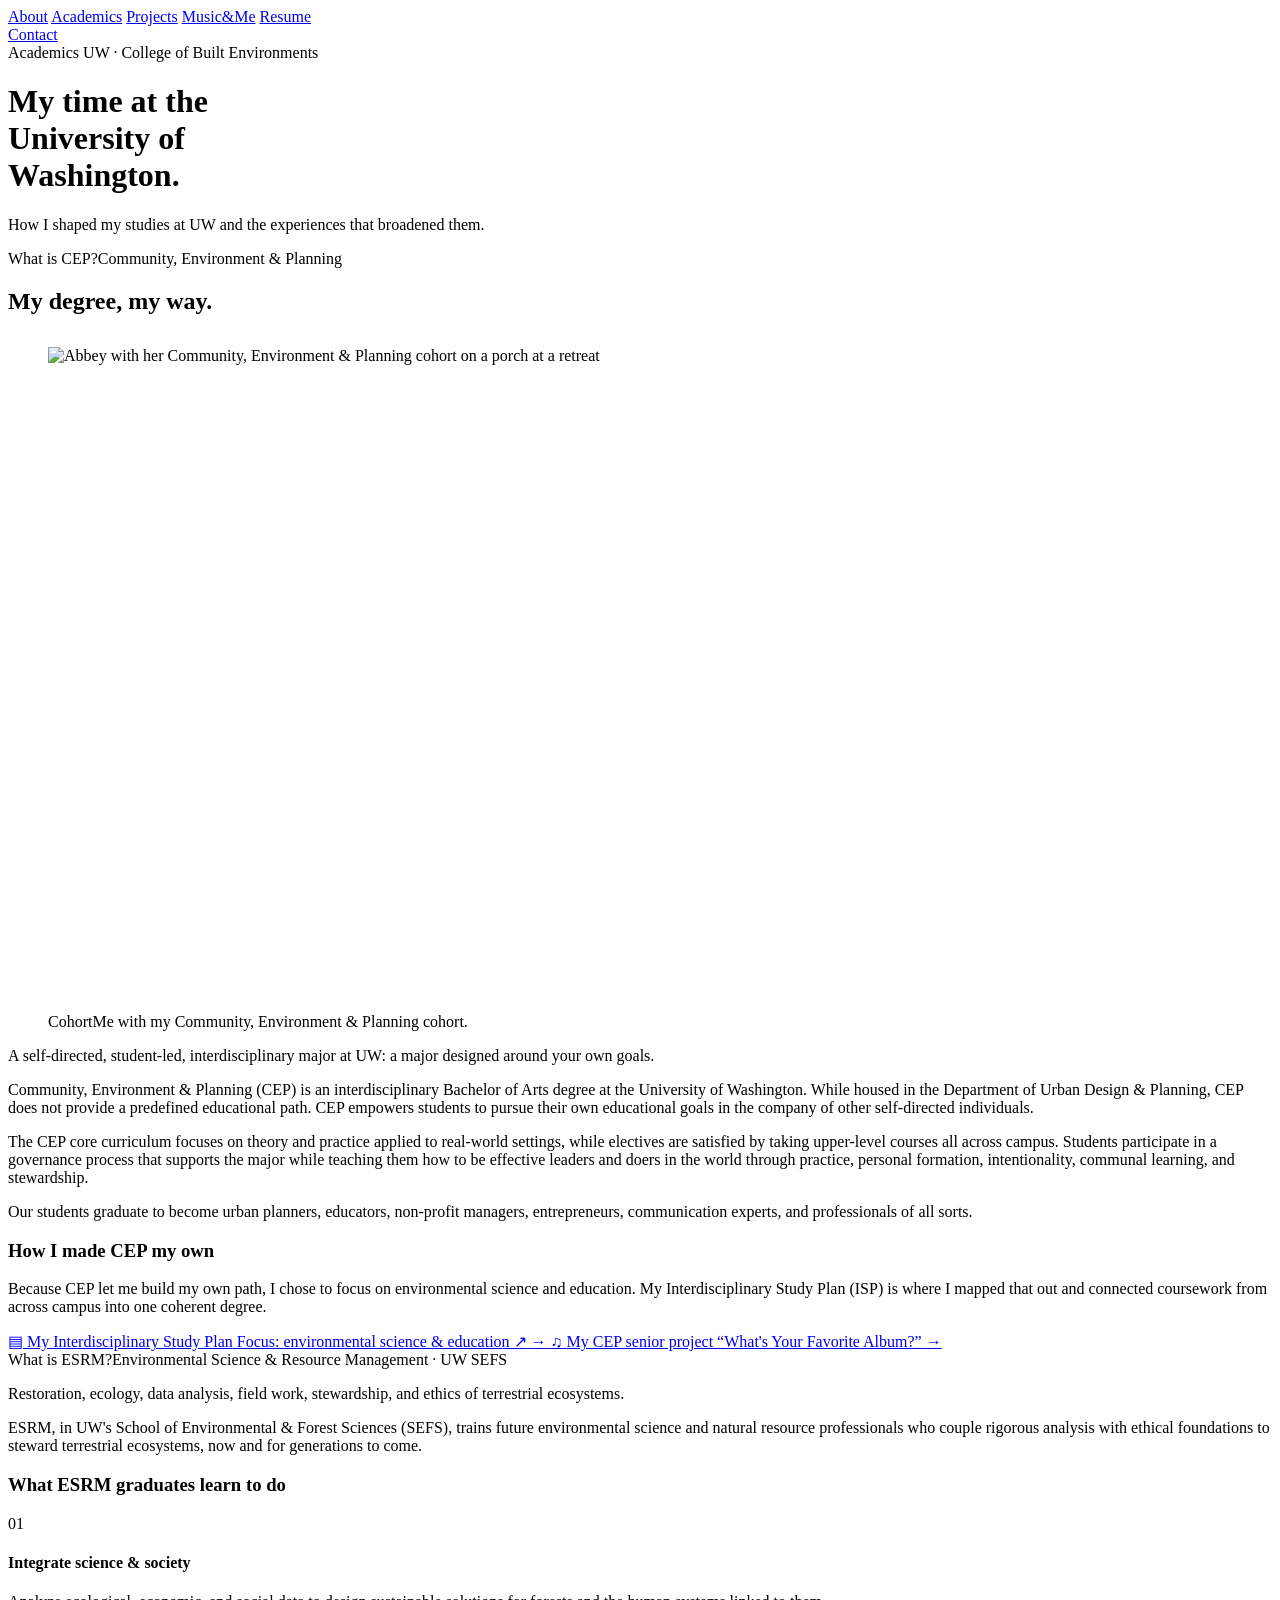
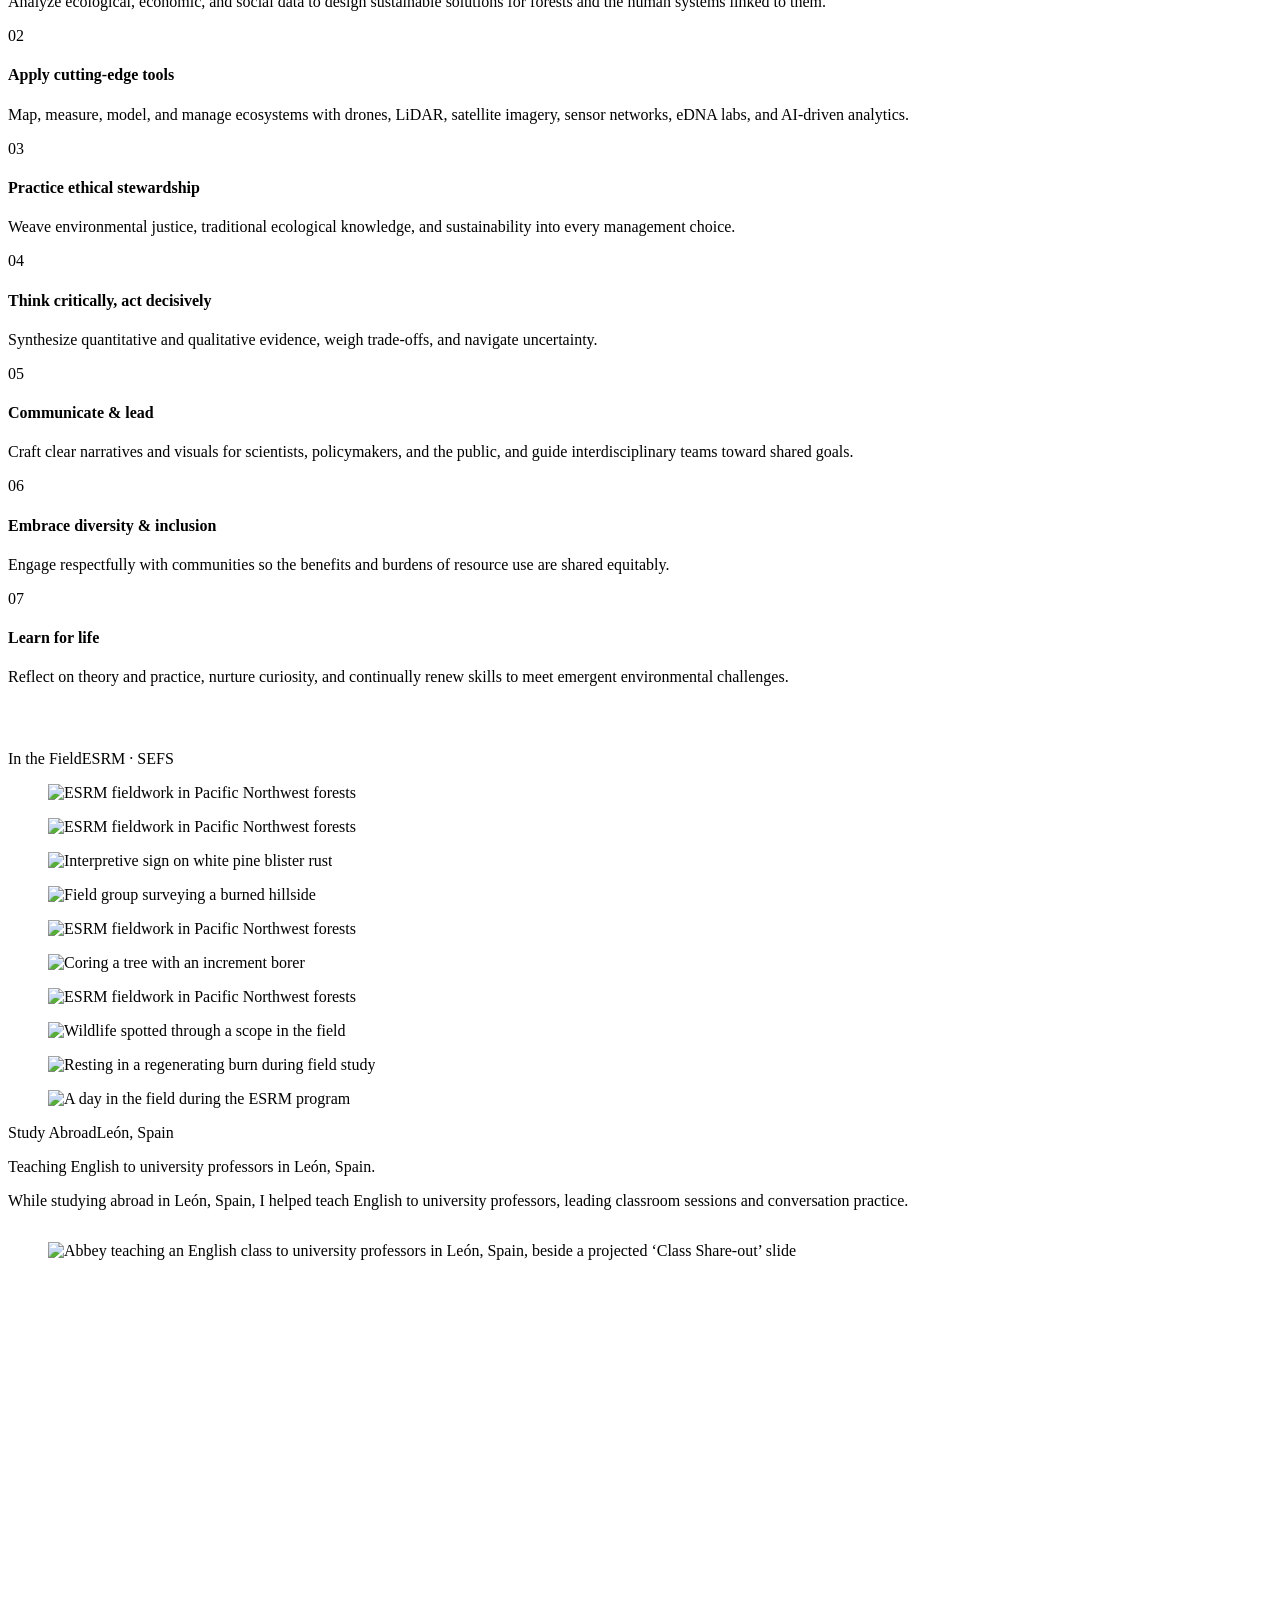
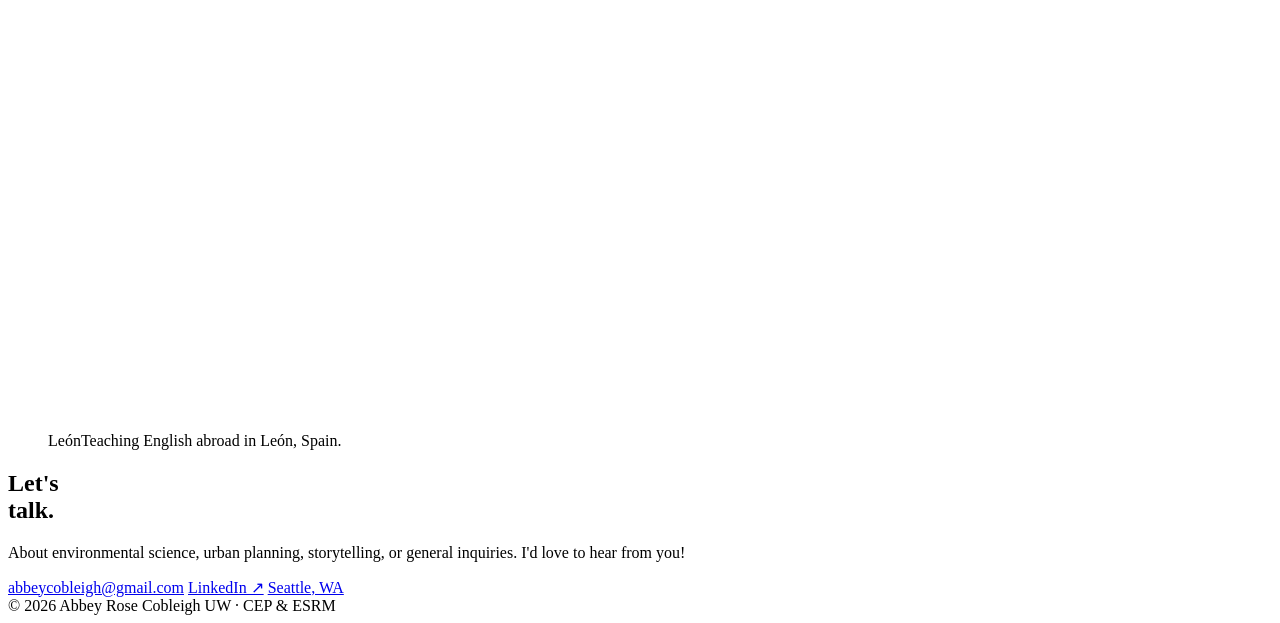
==== academics.html @ 4b6c8d2c "Add files via upload" ====
<!DOCTYPE html>
<html lang="en">
<head>
<meta charset="UTF-8" />
<meta name="viewport" content="width=device-width, initial-scale=1.0" />
<title>Academics — Abbey Cobleigh</title>
<meta name="description" content="What Community, Environment & Planning (CEP) is, how Abbey shaped her degree around environmental science and education, and her study abroad in León, Spain." />
<link rel="preconnect" href="https://fonts.googleapis.com" />
<link rel="preconnect" href="https://fonts.gstatic.com" crossorigin />
<link href="https://fonts.googleapis.com/css2?family=Bricolage+Grotesque:opsz,wght@12..96,400..800&family=Hanken+Grotesk:wght@400..700&display=swap" rel="stylesheet" />
<link rel="stylesheet" href="assets/bold.css" />
</head>
<body>

<!-- NAV -->
<nav class="nav">
  <div class="nav-inner">
    <div class="nav-links">
      <a href="index.html">About</a>
      <a href="academics.html">Academics</a>
      <a href="projects.html">Projects</a>
      <a href="album.html">Music<span>&amp;Me</span></a>
      <a href="resume.html">Resume</a>
    </div>
    <a href="index.html#contact" class="nav-cart">Contact</a>
  </div>
</nav>

<!-- HEADER -->
<header class="page-head" data-screen-label="Academics — Header">
  <div class="page-meta">
    <span>Academics</span>
    <span class="muted">UW · College of Built Environments</span>
  </div>
  <h1 class="page-title sm">My time at the<br />University of<br />Washington.</h1>
  <p class="page-sub">How I shaped my studies at UW and the experiences that broadened them.</p>
</header>

<!-- WHAT IS CEP -->
<section class="band" data-screen-label="Academics — CEP">
  <div class="band-inner">
    <div class="eyebrow reveal"><span>What is CEP?</span><span>Community, Environment &amp; Planning</span></div>
    <h2 class="sec-title reveal">My degree, my way.</h2>

    <figure class="media-figure reveal" style="margin-top: clamp(20px,3vw,32px);">
      <div class="frame" style="aspect-ratio: 16/9;"><img src="assets/album/cohort.jpg" alt="Abbey with her Community, Environment & Planning cohort on a porch at a retreat" loading="lazy" style="width:100%;height:100%;object-fit:cover;display:block;" /></div>
      <figcaption><span class="lbl">Cohort</span><span>Me with my Community, Environment &amp; Planning cohort.</span></figcaption>
    </figure>

    <div class="two-col">
      <p class="col-lead reveal">A self-directed, student-led, interdisciplinary major at UW: a major designed around your own goals.</p>
      <div class="col-body reveal" data-delay="100">
        <p>
          Community, Environment &amp; Planning (CEP) is an interdisciplinary Bachelor of
          Arts degree at the University of Washington. While housed in the Department of
          Urban Design &amp; Planning, CEP does not provide a predefined educational path.
          CEP empowers students to pursue their own educational goals in the company of
          other self-directed individuals.
        </p>
        <p>
          The CEP core curriculum focuses on theory and practice applied to real-world
          settings, while electives are satisfied by taking upper-level courses all across
          campus. Students participate in a governance process that supports the major
          while teaching them how to be effective leaders and doers in the world through
          practice, personal formation, intentionality, communal learning, and stewardship.
        </p>
        <p>
          Our students graduate to become urban planners, educators, non-profit managers,
          entrepreneurs, communication experts, and professionals of all sorts.
        </p>
      </div>
    </div>

    <div class="cep-mine reveal" data-delay="160">
      <h3 class="cep-mine-h">How I made CEP my own</h3>
      <p>
        Because CEP let me build my own path, I chose to focus on environmental science and
        education. My Interdisciplinary Study Plan (ISP) is where I mapped that out and
        connected coursework from across campus into one coherent degree.
      </p>
    </div>

    <div class="resource-grid">
      <a class="resource-card reveal" href="https://docs.google.com/document/d/1JCdAQ0Ud75RWjaFWJ6acTdfbNXYpBm3a-Zlx8zr7zs0/edit?usp=sharing" target="_blank" rel="noopener">
        <span class="r-ico">▤</span>
        <span>
          <span class="r-title">My Interdisciplinary Study Plan</span>
          <span class="r-sub">Focus: environmental science &amp; education ↗</span>
        </span>
        <span class="r-arrow">→</span>
      </a>
      <a class="resource-card reveal" data-delay="100" href="album.html">
        <span class="r-ico">♫</span>
        <span>
          <span class="r-title">My CEP senior project</span>
          <span class="r-sub">“What's Your Favorite Album?”</span>
        </span>
        <span class="r-arrow">→</span>
      </a>
    </div>
  </div>
</section>

<!-- ESRM -->
<section class="band" data-screen-label="Academics — ESRM">
  <div class="band-inner">
    <div class="eyebrow reveal"><span>What is ESRM?</span><span>Environmental Science &amp; Resource Management · UW SEFS</span></div>

    <div class="two-col">
      <p class="col-lead reveal">Restoration, ecology, data analysis, field work, stewardship, and ethics of terrestrial ecosystems.</p>
      <div class="col-body reveal" data-delay="100">
        <p>
          ESRM, in UW's School of Environmental &amp; Forest Sciences (SEFS), trains future
          environmental science and natural resource professionals who couple rigorous
          analysis with ethical foundations to steward terrestrial ecosystems, now and for
          generations to come.
        </p>
      </div>
    </div>

    <div class="cep-mine reveal" data-delay="160">
      <h3 class="cep-mine-h">What ESRM graduates learn to do</h3>
    </div>
    <div class="esrm-grid">
      <article class="esrm-item reveal"><span class="esrm-no">01</span><h4>Integrate science &amp; society</h4><p>Analyze ecological, economic, and social data to design sustainable solutions for forests and the human systems linked to them.</p></article>
      <article class="esrm-item reveal" data-delay="60"><span class="esrm-no">02</span><h4>Apply cutting-edge tools</h4><p>Map, measure, model, and manage ecosystems with drones, LiDAR, satellite imagery, sensor networks, eDNA labs, and AI-driven analytics.</p></article>
      <article class="esrm-item reveal" data-delay="120"><span class="esrm-no">03</span><h4>Practice ethical stewardship</h4><p>Weave environmental justice, traditional ecological knowledge, and sustainability into every management choice.</p></article>
      <article class="esrm-item reveal"><span class="esrm-no">04</span><h4>Think critically, act decisively</h4><p>Synthesize quantitative and qualitative evidence, weigh trade-offs, and navigate uncertainty.</p></article>
      <article class="esrm-item reveal" data-delay="60"><span class="esrm-no">05</span><h4>Communicate &amp; lead</h4><p>Craft clear narratives and visuals for scientists, policymakers, and the public, and guide interdisciplinary teams toward shared goals.</p></article>
      <article class="esrm-item reveal" data-delay="120"><span class="esrm-no">06</span><h4>Embrace diversity &amp; inclusion</h4><p>Engage respectfully with communities so the benefits and burdens of resource use are shared equitably.</p></article>
      <article class="esrm-item reveal"><span class="esrm-no">07</span><h4>Learn for life</h4><p>Reflect on theory and practice, nurture curiosity, and continually renew skills to meet emergent environmental challenges.</p></article>
    </div>

    <div class="eyebrow reveal" style="margin-top: clamp(36px,5vw,64px);"><span>In the Field</span><span>ESRM · SEFS</span></div>
    <div class="collage">
      <figure class="reveal"><img src="assets/album/esrm-01.jpg" alt="ESRM fieldwork in Pacific Northwest forests" loading="lazy" /></figure>
      <figure class="reveal" data-delay="40"><img src="assets/album/esrm-02.jpg" alt="ESRM fieldwork in Pacific Northwest forests" loading="lazy" /></figure>
      <figure class="reveal" data-delay="80"><img src="assets/album/esrm-03.jpg" alt="Interpretive sign on white pine blister rust" loading="lazy" /></figure>
      <figure class="reveal"><img src="assets/album/esrm-04.jpg" alt="Field group surveying a burned hillside" loading="lazy" /></figure>
      <figure class="reveal" data-delay="40"><img src="assets/album/esrm-05.jpg" alt="ESRM fieldwork in Pacific Northwest forests" loading="lazy" /></figure>
      <figure class="reveal" data-delay="80"><img src="assets/album/esrm-06.jpg" alt="Coring a tree with an increment borer" loading="lazy" /></figure>
      <figure class="reveal"><img src="assets/album/esrm-07.jpg" alt="ESRM fieldwork in Pacific Northwest forests" loading="lazy" /></figure>
      <figure class="reveal" data-delay="40"><img src="assets/album/esrm-08.jpg" alt="Wildlife spotted through a scope in the field" loading="lazy" /></figure>
      <figure class="reveal" data-delay="80"><img src="assets/album/esrm-09.jpg" alt="Resting in a regenerating burn during field study" loading="lazy" /></figure>
      <figure class="reveal"><img src="assets/album/esrm-10.jpg" alt="A day in the field during the ESRM program" loading="lazy" /></figure>
    </div>
  </div>
</section>

<!-- STUDY ABROAD -->
<section class="band" data-screen-label="Academics — Study Abroad">
  <div class="band-inner">
    <div class="eyebrow reveal"><span>Study Abroad</span><span>León, Spain</span></div>
    <div class="two-col">
      <p class="col-lead reveal">Teaching English to university professors in León, Spain.</p>
      <div class="col-body reveal" data-delay="100">
        <p>
          While studying abroad in León, Spain, I helped teach English to university
          professors, leading classroom sessions and conversation practice.
        </p>
      </div>
    </div>

    <figure class="media-figure reveal" data-delay="80" style="margin-top: clamp(20px,3vw,32px);">
      <div class="frame" style="aspect-ratio: 3/2;"><img src="assets/album/leon-teaching.jpg" alt="Abbey teaching an English class to university professors in León, Spain, beside a projected ‘Class Share-out’ slide" loading="lazy" style="width:100%;height:100%;object-fit:cover;display:block;" /></div>
      <figcaption><span class="lbl">León</span><span>Teaching English abroad in León, Spain.</span></figcaption>
    </figure>
  </div>
</section>

<!-- CONTACT -->
<footer class="contact" id="contact" data-screen-label="Academics — Contact">
  <div class="contact-inner">
    <h2>Let's<br />talk.</h2>
    <p class="contact-intro reveal">About environmental science, urban planning, storytelling, or general inquiries. I'd love to hear from you!</p>
    <div class="contact-links reveal" data-delay="100">
      <a href="mailto:abbeycobleigh@gmail.com">abbeycobleigh@gmail.com</a>
      <a href="https://www.linkedin.com/in/abbey-cobleigh-87673b26b/" target="_blank" rel="noopener">LinkedIn ↗</a>
      <a href="#">Seattle, WA</a>
    </div>
    <div class="contact-foot">
      <span>© 2026 Abbey Rose Cobleigh</span>
      <span>UW · CEP &amp; ESRM</span>
    </div>
  </div>
</footer>

<script src="assets/site.js"></script>
</body>
</html>
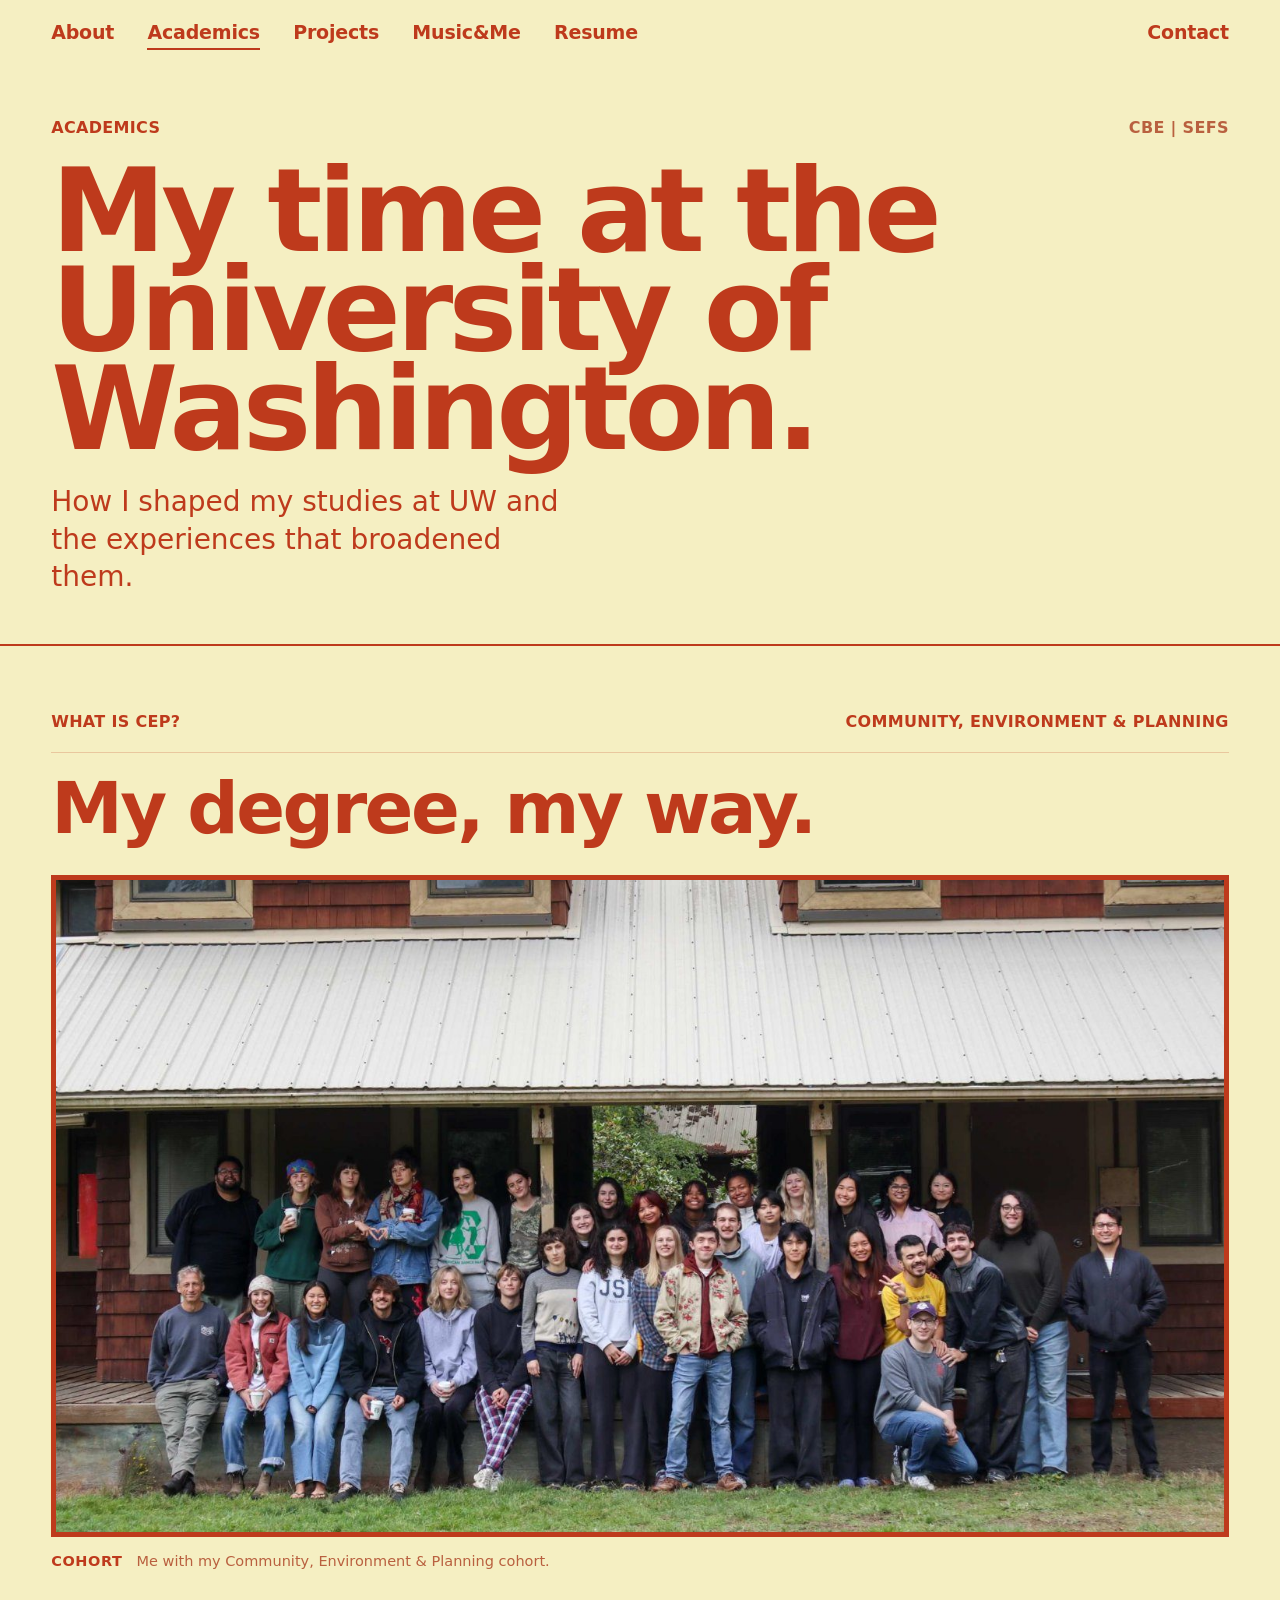
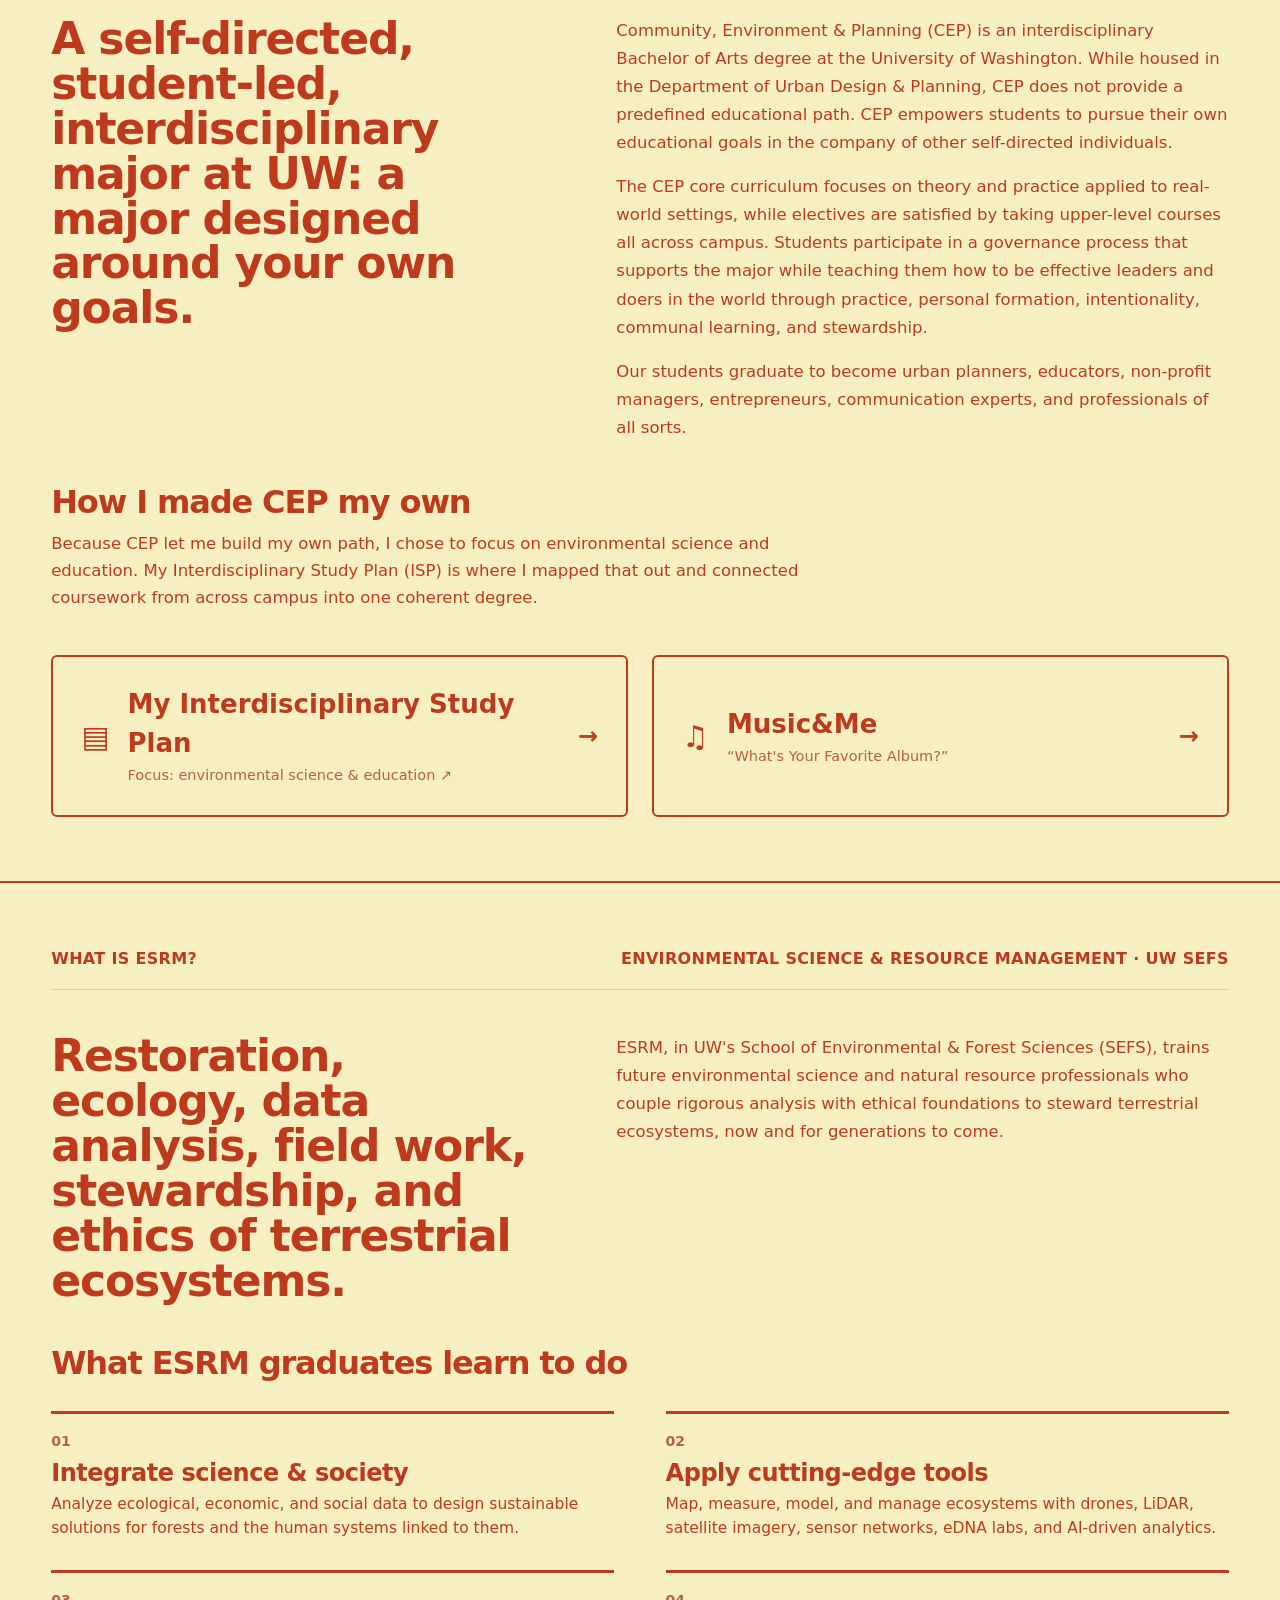
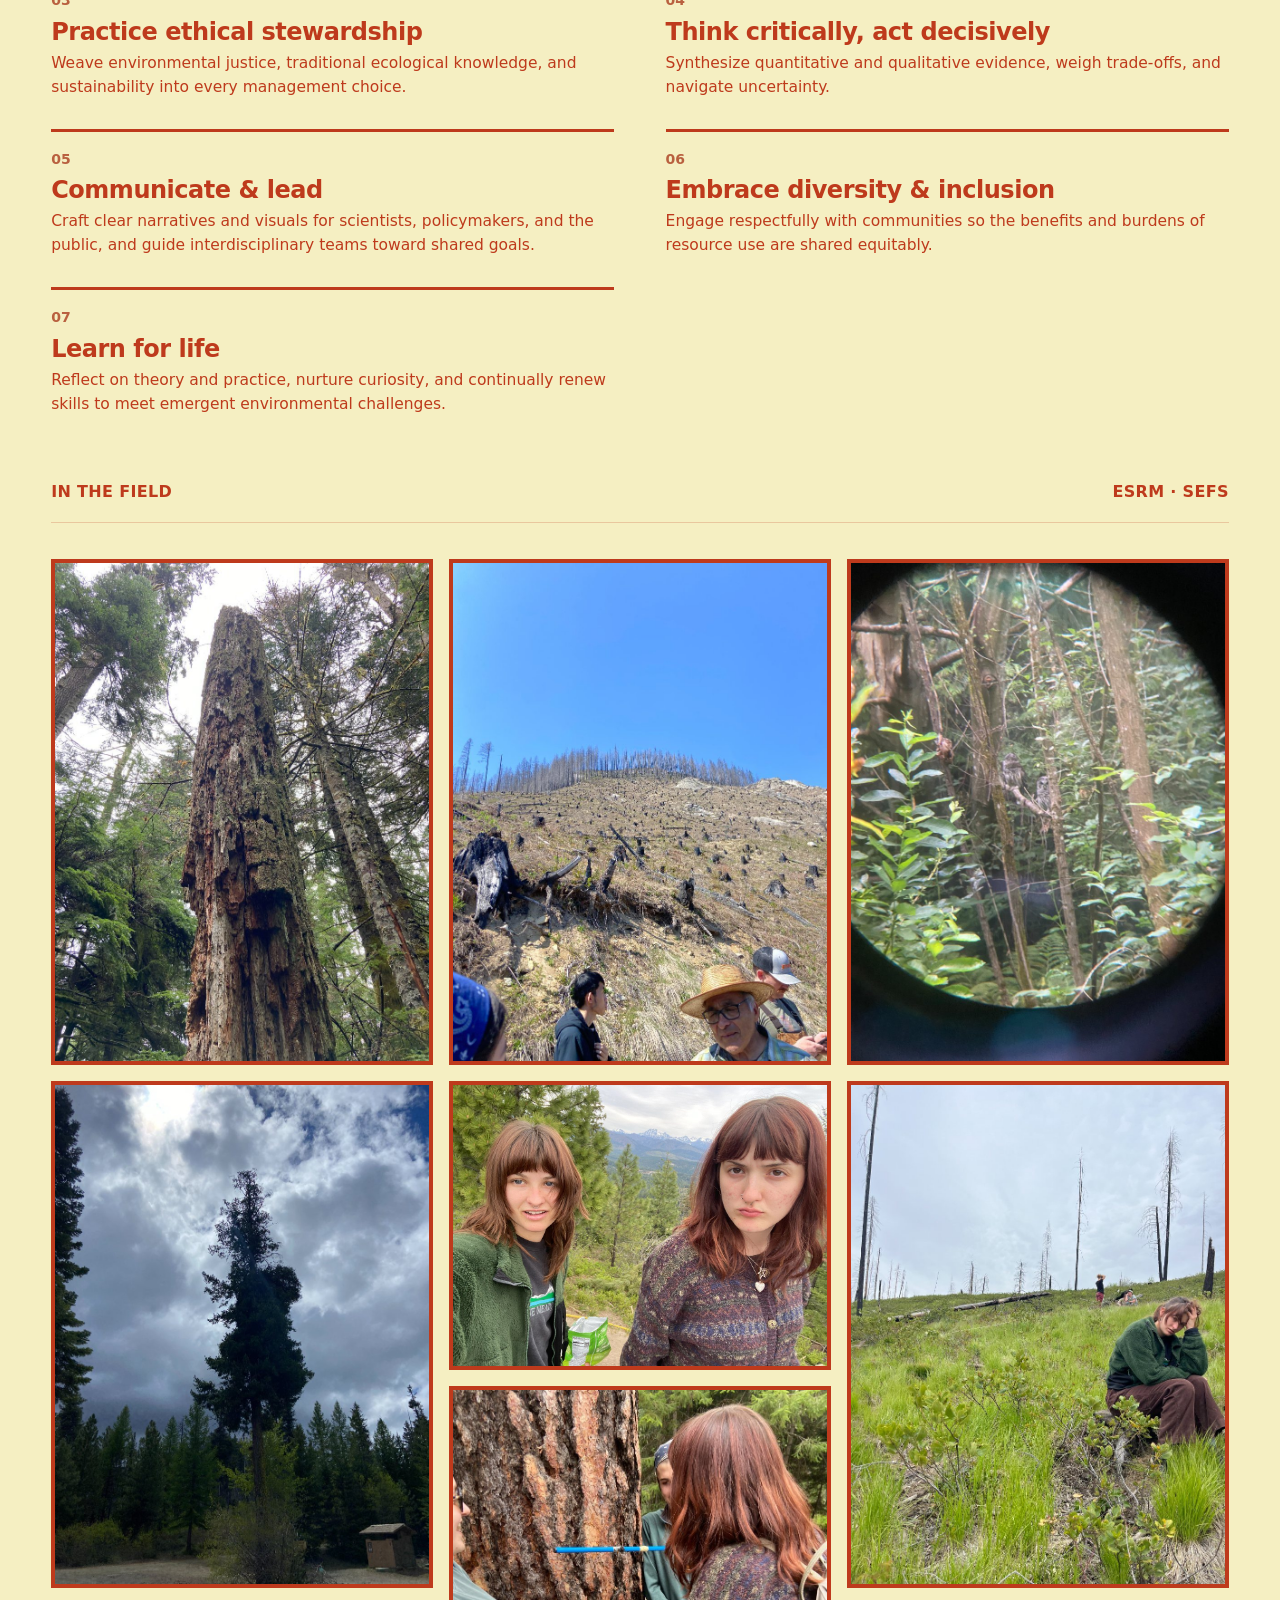
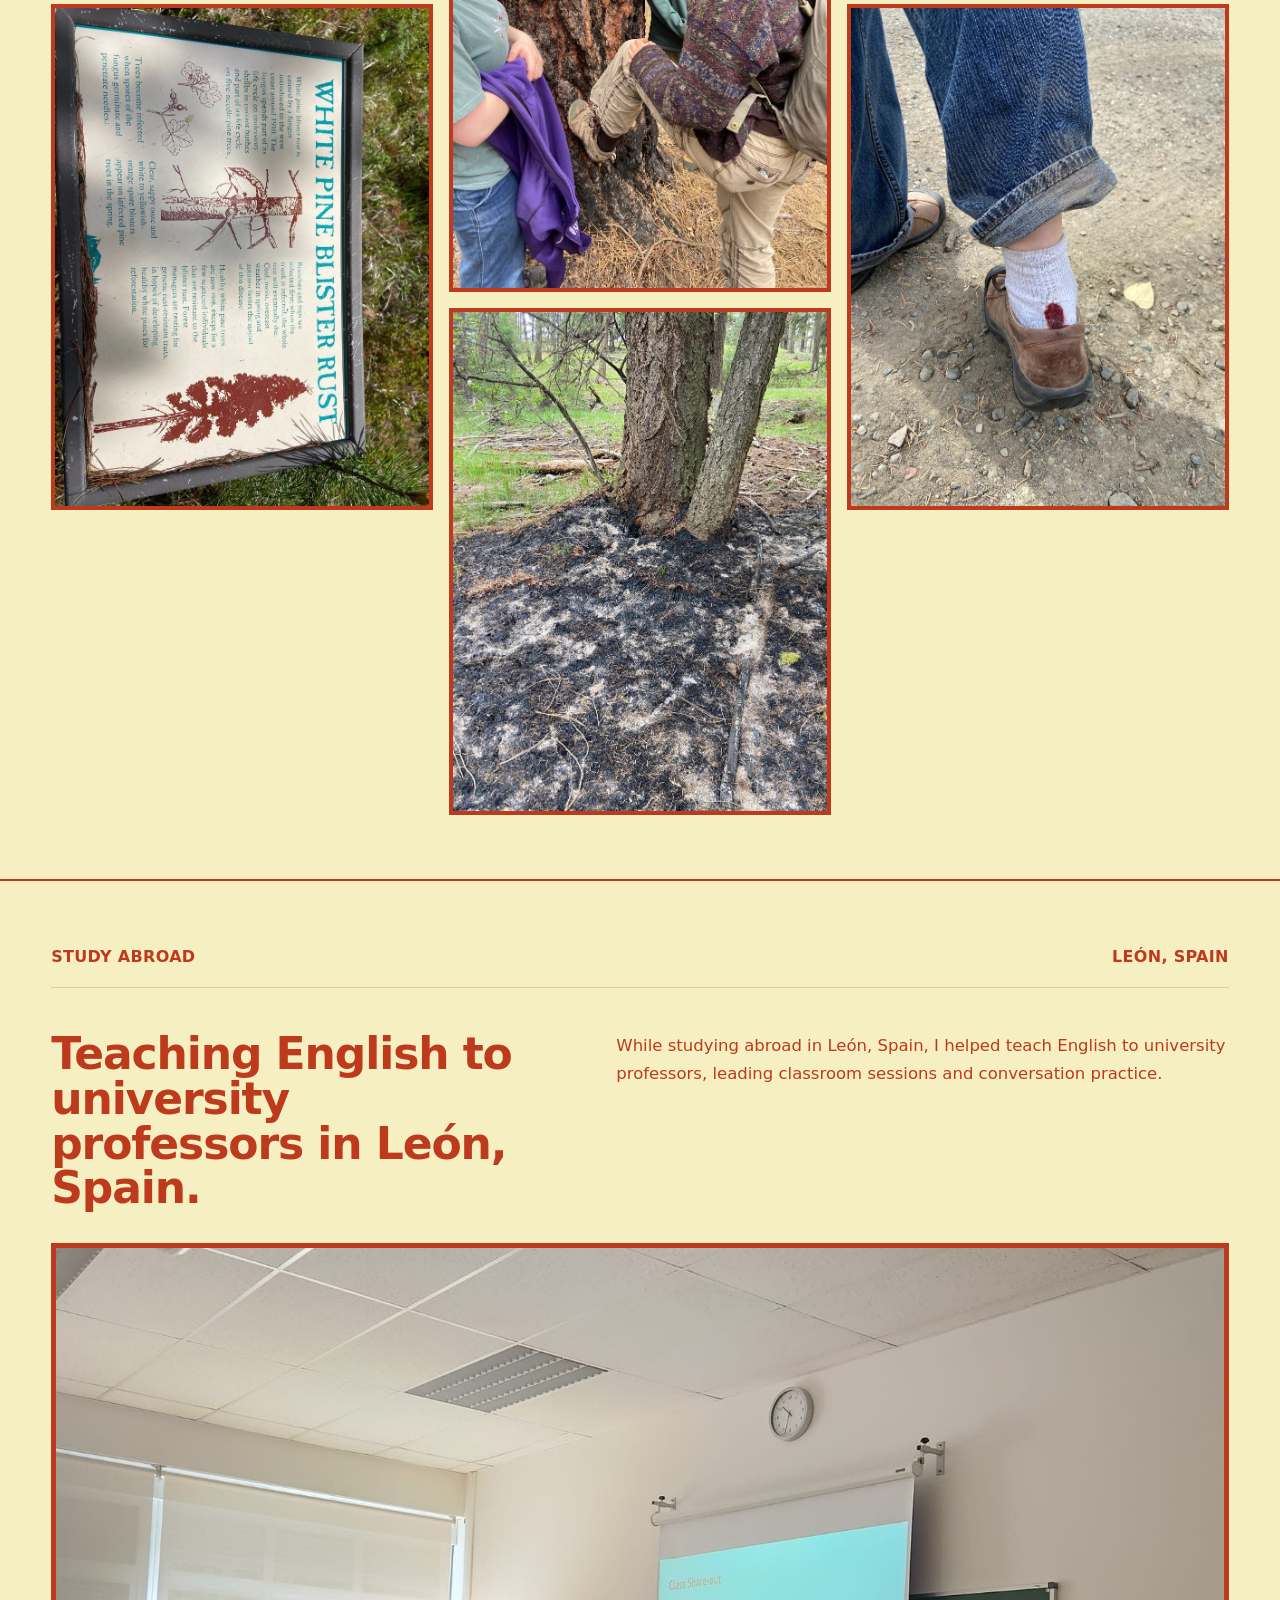
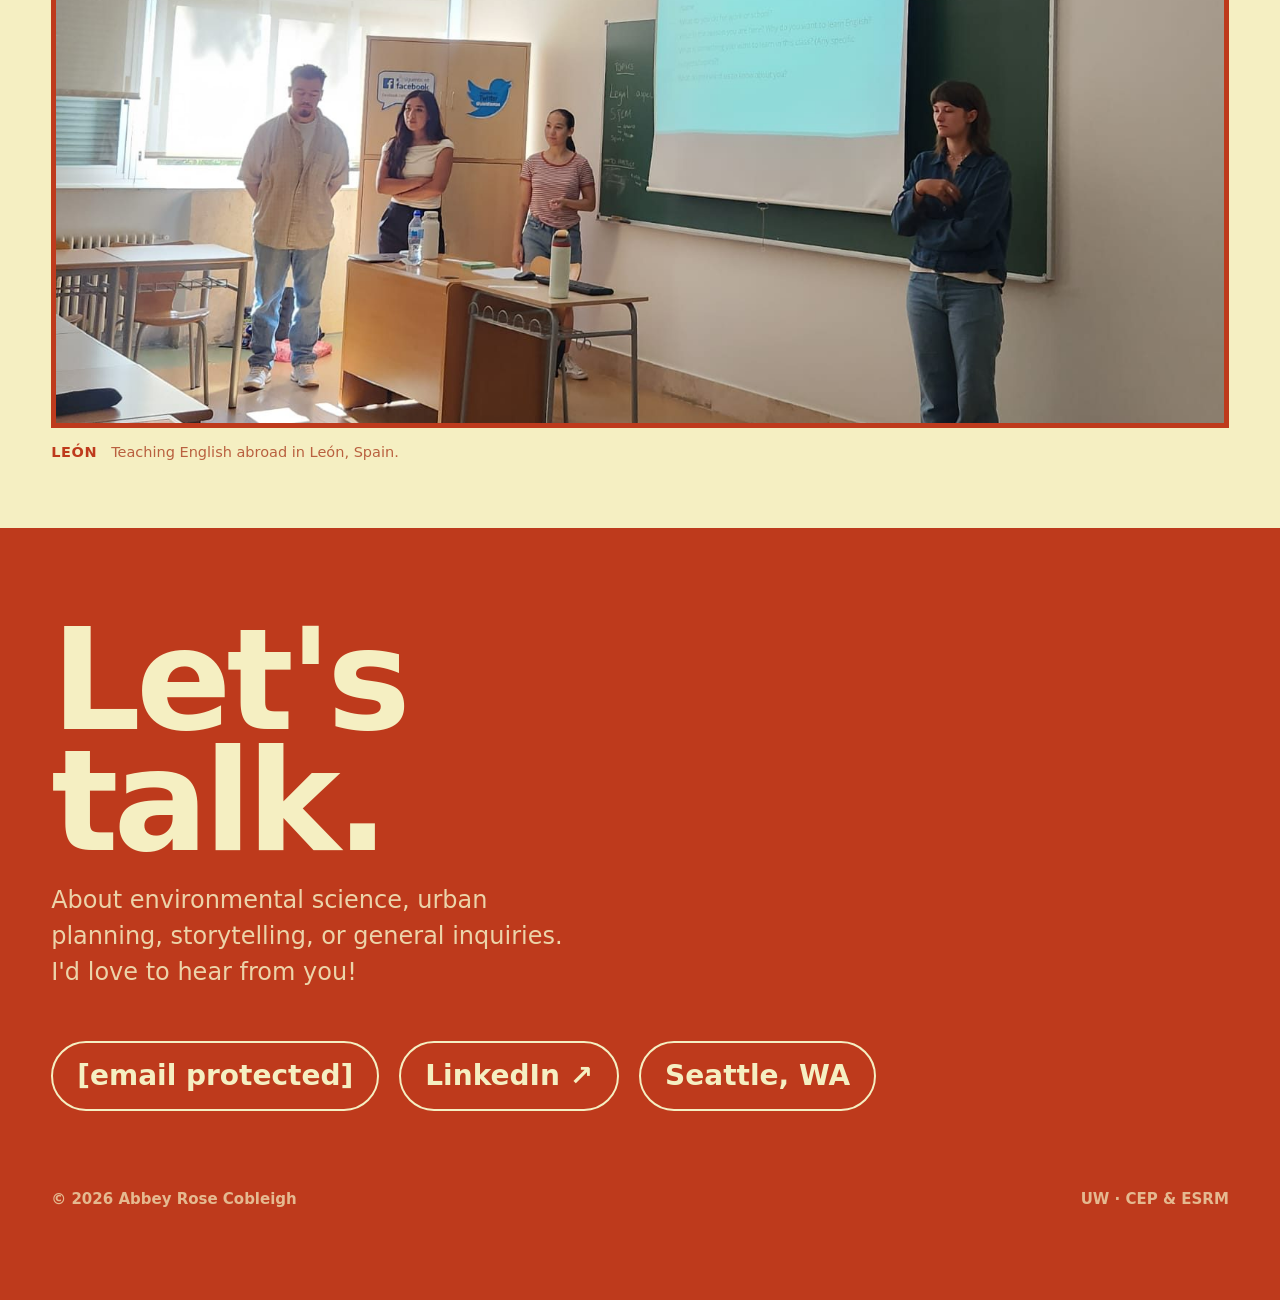
==== commit 42598590: "Add files via upload" ====
--- a/academics.html
+++ b/academics.html
@@ -30,7 +30,7 @@
 <header class="page-head" data-screen-label="Academics — Header">
   <div class="page-meta">
     <span>Academics</span>
-    <span class="muted">UW · College of Built Environments</span>
+    <span class="muted">CBE | SEFS</span>
   </div>
   <h1 class="page-title sm">My time at the<br />University of<br />Washington.</h1>
   <p class="page-sub">How I shaped my studies at UW and the experiences that broadened them.</p>
@@ -92,7 +92,7 @@
       <a class="resource-card reveal" data-delay="100" href="album.html">
         <span class="r-ico">♫</span>
         <span>
-          <span class="r-title">My CEP senior project</span>
+          <span class="r-title">Music&amp;Me</span>
           <span class="r-sub">“What's Your Favorite Album?”</span>
         </span>
         <span class="r-arrow">→</span>
@@ -102,7 +102,7 @@
 </section>
 
 <!-- ESRM -->
-<section class="band" data-screen-label="Academics — ESRM">
+<section class="band" id="esrm" data-screen-label="Academics — ESRM">
   <div class="band-inner">
     <div class="eyebrow reveal"><span>What is ESRM?</span><span>Environmental Science &amp; Resource Management · UW SEFS</span></div>
 
@@ -174,7 +174,7 @@
     <h2>Let's<br />talk.</h2>
     <p class="contact-intro reveal">About environmental science, urban planning, storytelling, or general inquiries. I'd love to hear from you!</p>
     <div class="contact-links reveal" data-delay="100">
-      <a href="mailto:abbeycobleigh@gmail.com">abbeycobleigh@gmail.com</a>
+      <a href="/cdn-cgi/l/email-protection#e2838080879b818d808e878b858aa2858f838b8ecc818d8f"><span class="__cf_email__" data-cfemail="58393a3a3d213b373a343d313f30183f35393134763b3735">[email&#160;protected]</span></a>
       <a href="https://www.linkedin.com/in/abbey-cobleigh-87673b26b/" target="_blank" rel="noopener">LinkedIn ↗</a>
       <a href="#">Seattle, WA</a>
     </div>
@@ -185,6 +185,6 @@
   </div>
 </footer>
 
-<script src="assets/site.js"></script>
+<script data-cfasync="false" src="/cdn-cgi/scripts/5c5dd728/cloudflare-static/email-decode.min.js"></script><script src="assets/site.js"></script>
 </body>
 </html>
--- a/assets/bold.css
+++ b/assets/bold.css
@@ -0,0 +1,440 @@
+/* ============================================================
+   Abbey Cobleigh — Portfolio
+   Shared "Bold" design system  ·  butter ground + rust ink
+   Giant Bricolage display type, archival music-press energy.
+   ============================================================ */
+
+:root {
+  --butter:   #f5efc2;
+  --butter-2: #f9f4d3;
+  --rust:     #be3a1c;
+  --rust-deep:#9c2e13;
+  --rust-soft:#b9603f;
+  --ink:      #3a1d12;
+  --line:     rgba(190,58,28,.22);
+  --line-2:   rgba(190,58,28,.13);
+
+  --disp: 'Bricolage Grotesque', system-ui, sans-serif;
+  --sans: 'Hanken Grotesk', system-ui, sans-serif;
+  --pad: clamp(20px, 4vw, 56px);
+  --maxw: 1400px;
+}
+
+* { box-sizing: border-box; }
+html { scroll-behavior: smooth; }
+body {
+  margin: 0; background: var(--butter); color: var(--rust);
+  font-family: var(--sans); font-size: 17px; line-height: 1.5;
+  -webkit-font-smoothing: antialiased; text-rendering: optimizeLegibility;
+}
+::selection { background: var(--rust); color: var(--butter); }
+h1,h2,h3,h4 { margin: 0; font-family: var(--disp); font-weight: 800; line-height: .92; letter-spacing: -0.035em; }
+p { margin: 0; }
+a { color: inherit; text-decoration: none; }
+img { display: block; max-width: 100%; }
+
+/* ---- utility ---- */
+.wrap { max-width: var(--maxw); margin: 0 auto; padding-left: var(--pad); padding-right: var(--pad); }
+.disp { font-family: var(--disp); }
+.dim { color: var(--rust-soft); }
+
+/* ---- NAV ---- */
+.nav { position: sticky; top: 0; z-index: 60; background: color-mix(in srgb, var(--butter) 90%, transparent); backdrop-filter: blur(6px); }
+.nav-inner { max-width: var(--maxw); margin: 0 auto; padding: 18px var(--pad); display: flex; align-items: center; justify-content: space-between; gap: 16px; }
+.nav-links { display: flex; gap: clamp(14px, 2.6vw, 38px); }
+.nav-links a, .nav-cart { font-family: var(--disp); font-weight: 700; font-size: clamp(15px,1.5vw,19px); letter-spacing: -0.01em; position: relative; }
+.nav-links a span { font-weight: 800; }
+.nav-links a::after { content:""; position:absolute; left:0; bottom:-3px; height:2px; width:0; background: var(--rust); transition: width .25s ease; }
+.nav-links a:hover::after, .nav-links a.active::after { width: 100%; }
+.nav-links a.active { font-weight: 800; }
+
+/* ---- placeholder ---- */
+.ph { position: relative; overflow: hidden; width: 100%; height: 100%;
+  background:
+    repeating-linear-gradient(45deg, rgba(190,58,28,.10), rgba(190,58,28,.10) 11px, rgba(190,58,28,.02) 11px, rgba(190,58,28,.02) 22px),
+    var(--butter-2);
+  display: grid; place-items: center; border: 1.5px solid var(--line); }
+.ph span { font-family: var(--disp); font-weight: 700; text-transform: uppercase; letter-spacing: .04em; font-size: 13px; color: var(--rust-soft); background: var(--butter); padding: 8px 13px; text-align: center; }
+
+/* ---- eyebrow / section label ---- */
+.eyebrow { font-family: var(--disp); font-weight: 800; text-transform: uppercase; letter-spacing: .02em; font-size: clamp(13px,1.4vw,16px); display: flex; justify-content: space-between; gap: 14px; padding-bottom: 18px; border-bottom: 1.5px solid var(--line); }
+.eyebrow .star { color: var(--rust); }
+
+/* ---- links / buttons ---- */
+.big-link { display: inline-flex; align-items: center; gap: 12px; font-family: var(--disp); font-weight: 800; font-size: clamp(30px,4.4vw,56px); letter-spacing: -0.03em; border-bottom: 4px solid var(--rust); padding-bottom: 4px; transition: gap .25s ease, color .2s; }
+.big-link:hover { gap: 22px; color: var(--rust-deep); border-color: var(--rust-deep); }
+.more { display: inline-flex; align-items: center; gap: 10px; font-family: var(--disp); font-weight: 700; font-size: clamp(20px,2.4vw,30px); border-bottom: 3px solid var(--rust); padding-bottom: 3px; transition: gap .2s, color .2s; }
+.more:hover { gap: 18px; color: var(--rust-deep); }
+.pill { font-family: var(--disp); font-weight: 800; font-size: clamp(15px,1.6vw,18px); border: 2.5px solid var(--rust); border-radius: 999px; padding: 9px 18px; transition: background .2s, color .2s; display: inline-flex; align-items: center; gap: 8px; cursor: pointer; }
+.pill:hover { background: var(--rust); color: var(--butter); }
+.back-link { display: inline-flex; align-items: center; gap: 8px; font-family: var(--disp); font-weight: 700; font-size: clamp(15px,1.6vw,18px); color: var(--rust-soft); transition: gap .2s, color .2s; }
+.back-link:hover { gap: 14px; color: var(--rust); }
+
+/* ---- tags ---- */
+.tags { display: flex; flex-wrap: wrap; gap: 8px; }
+.tag { font-family: var(--disp); font-weight: 700; font-size: 13px; color: var(--rust); padding: 7px 14px; border: 1.5px solid var(--line); border-radius: 999px; }
+
+/* ---- section dividers ---- */
+.band { border-top: 2px solid var(--rust); }
+.band-inner { max-width: var(--maxw); margin: 0 auto; padding: clamp(36px,5vw,72px) var(--pad); }
+
+/* ============================================================
+   HERO (home)
+   ============================================================ */
+.hero { position: relative; max-width: var(--maxw); margin: 0 auto; padding: 0 var(--pad); }
+.hero-stage { position: relative; }
+.hero-img { position: relative; margin-left: auto; width: 58%; aspect-ratio: 4/3.4; overflow: hidden; }
+.hero-img img { width: 100%; height: 100%; object-fit: cover; object-position: 50% 30%; }
+.hero-word { position: absolute; top: clamp(-6px, 1vw, 18px); left: 0; right: 0; z-index: 5; color: var(--rust); font-size: clamp(108px, 27vw, 460px); line-height: .8; letter-spacing: -0.05em; pointer-events: none; }
+.hero-word .stroke { display: block; }
+.hero-row { max-width: var(--maxw); margin: 0 auto; padding: clamp(20px,3vw,40px) var(--pad) clamp(36px,5vw,64px); display: grid; grid-template-columns: 1fr 1.35fr; gap: clamp(28px,5vw,80px); align-items: start; }
+.hero-tag { font-family: var(--disp); font-weight: 800; font-size: clamp(20px,2.4vw,30px); line-height: 1.04; letter-spacing: -0.02em; max-width: 12ch; }
+.hero-lead p { font-size: clamp(17px,1.7vw,20px); line-height: 1.5; max-width: 46ch; color: var(--rust); }
+.hero-lead .big-link { margin-top: 26px; }
+
+/* ============================================================
+   PAGE HEADER (sub-pages)
+   ============================================================ */
+.page-head { max-width: var(--maxw); margin: 0 auto; padding: clamp(28px,4vw,52px) var(--pad) clamp(28px,4vw,48px); }
+.page-head .back-link { margin-bottom: clamp(20px,3vw,34px); }
+.page-meta { display: flex; justify-content: space-between; gap: 14px; flex-wrap: wrap; font-family: var(--disp); font-weight: 800; text-transform: uppercase; letter-spacing: .02em; font-size: clamp(13px,1.4vw,16px); }
+.page-meta .muted { color: var(--rust-soft); }
+.page-title { font-size: clamp(52px,12vw,150px); line-height: .86; margin-top: clamp(14px,2vw,22px); letter-spacing: -0.04em; }
+.page-title.sm { font-size: clamp(46px,9vw,116px); }
+.page-sub { font-family: var(--sans); font-size: clamp(19px,2.4vw,28px); line-height: 1.35; color: var(--rust); margin-top: clamp(16px,2vw,24px); max-width: 30ch; }
+.page-head .tags { margin-top: clamp(20px,3vw,30px); }
+
+/* ============================================================
+   STATEMENT
+   ============================================================ */
+.statement-inner { max-width: var(--maxw); margin: 0 auto; padding: clamp(40px,6vw,90px) var(--pad); }
+.statement p { font-family: var(--disp); font-weight: 800; font-size: clamp(30px,5.2vw,76px); line-height: 1.0; letter-spacing: -0.035em; max-width: 18ch; }
+.statement .more { margin-top: clamp(22px,3vw,40px); }
+
+/* ============================================================
+   FEATURED (home)
+   ============================================================ */
+.feat-grid { display: grid; grid-template-columns: 1.05fr .95fr; gap: clamp(28px,4vw,60px); align-items: center; margin-top: clamp(28px,4vw,48px); }
+.feat-art { border: 6px solid var(--rust); transition: transform .5s cubic-bezier(.2,.7,.2,1); }
+.feat-art img { width: 100%; display: block; }
+.feat-card:hover .feat-art { transform: rotate(-1.2deg); }
+.feat-h { font-size: clamp(40px,6.4vw,92px); line-height: .9; }
+.feat-desc { font-size: clamp(16px,1.7vw,19px); line-height: 1.55; margin-top: 22px; max-width: 50ch; }
+.feat-card .feat-link { margin-top: 26px; }
+.feat-link { display:inline-flex; align-items:center; gap:10px; font-family: var(--disp); font-weight: 800; font-size: clamp(22px,2.8vw,34px); border-bottom: 3px solid var(--rust); padding-bottom: 3px; transition: gap .25s, color .2s; }
+.feat-link:hover { gap: 20px; color: var(--rust-deep); }
+
+/* ============================================================
+   WORK / PROJECT INDEX ROWS
+   ============================================================ */
+.work-row { display: grid; grid-template-columns: 90px 1.4fr 1fr auto; gap: clamp(20px,3vw,48px); align-items: center; padding: clamp(22px,3vw,40px) 0; border-bottom: 1.5px solid var(--line); transition: padding-left .3s ease, background .3s ease; }
+.work-row:first-of-type { border-top: 1.5px solid var(--line); }
+.work-row:hover { padding-left: 14px; }
+.work-num { font-family: var(--disp); font-weight: 800; font-size: clamp(26px,3vw,40px); align-self: start; }
+.work-row:hover .work-num { color: var(--rust-deep); }
+.work-name { font-family: var(--disp); font-weight: 800; font-size: clamp(28px,4.4vw,58px); line-height: .94; transition: color .2s; }
+.work-row:hover .work-name { color: var(--rust-deep); }
+.work-cat { font-size: clamp(14px,1.5vw,17px); color: var(--rust-soft); line-height: 1.4; }
+.work-tags { margin-top: 12px; }
+.work-arrow { font-family: var(--disp); font-weight: 800; font-size: clamp(26px,3vw,40px); transition: transform .25s; align-self: start; }
+.work-row:hover .work-arrow { transform: translateX(8px); }
+.work-thumb { width: 100%; aspect-ratio: 1/1; border: 4px solid var(--rust); overflow: hidden; }
+.work-thumb.wide { aspect-ratio: 16/9; }
+.work-thumb img { width: 100%; height: 100%; object-fit: cover; transition: transform .5s cubic-bezier(.2,.7,.2,1); }
+.work-row:hover .work-thumb img { transform: scale(1.05); }
+
+/* ============================================================
+   CONTACT FOOTER
+   ============================================================ */
+.contact { background: var(--rust); color: var(--butter); border-top: 2px solid var(--rust); }
+.contact-inner { max-width: var(--maxw); margin: 0 auto; padding: clamp(48px,7vw,110px) var(--pad); }
+.contact h2 { font-size: clamp(48px,11vw,150px); line-height: .86; color: var(--butter); }
+.contact-intro { font-family: var(--sans); font-size: clamp(18px,2.2vw,24px); color: rgba(245,239,194,.85); max-width: 34ch; margin-top: 20px; }
+.contact-links { display: flex; flex-wrap: wrap; gap: clamp(10px,2vw,20px); margin-top: clamp(30px,4vw,56px); }
+.contact-links a { font-family: var(--disp); font-weight: 800; font-size: clamp(18px,2.2vw,28px); border: 2.5px solid var(--butter); border-radius: 999px; padding: 12px 24px; transition: background .2s, color .2s; }
+.contact-links a:hover { background: var(--butter); color: var(--rust); }
+.contact-foot { display: flex; justify-content: space-between; flex-wrap: wrap; gap: 12px; margin-top: clamp(40px,6vw,80px); font-family: var(--disp); font-weight: 700; font-size: 15px; color: rgba(245,239,194,.7); }
+
+/* ============================================================
+   ALBUM PAGE
+   ============================================================ */
+/* quilt */
+.quilt { margin: 0; }
+.poster-feature { display: grid; grid-template-columns: 0.82fr 1.18fr; gap: clamp(28px,5vw,64px); align-items: center; }
+.poster-frame { display: block; border: 6px solid var(--rust); overflow: hidden; background: var(--butter-2); }
+.poster-frame img { width: 100%; height: auto; display: block; transition: transform .5s cubic-bezier(.2,.7,.2,1); }
+.poster-frame:hover img { transform: scale(1.02); }
+.poster-lead { font-family: var(--disp); font-weight: 800; font-size: clamp(26px,3.6vw,46px); line-height: 1.0; letter-spacing: -0.025em; margin: 16px 0 16px; }
+.poster-note p { font-size: 16.5px; line-height: 1.65; color: var(--rust); max-width: 46ch; }
+.poster-note p + p { margin-top: 14px; }
+.poster-note strong { color: var(--ink); font-weight: 600; }
+.quilt-frame { border: 8px solid var(--rust); background: var(--butter-2); }
+.quilt-frame img { width: 100%; display: block; }
+.quilt-cap { display: flex; gap: 16px; margin-top: 16px; color: var(--rust-soft); font-size: 14.5px; max-width: 72ch; align-items: baseline; }
+.quilt-cap .lbl { font-family: var(--disp); font-weight: 800; text-transform: uppercase; letter-spacing: .04em; color: var(--rust); flex-shrink: 0; }
+.quilt-cap strong { color: var(--rust); font-weight: 700; }
+
+/* two-column band (inspiration etc.) */
+.two-col { display: grid; grid-template-columns: 0.9fr 1.1fr; gap: clamp(28px,5vw,70px); align-items: start; margin-top: clamp(28px,4vw,44px); }
+.col-lead { font-family: var(--disp); font-weight: 800; font-size: clamp(26px,3.6vw,44px); line-height: 1.02; letter-spacing: -0.025em; }
+.col-body { display: flex; flex-direction: column; gap: 16px; font-size: 16.5px; line-height: 1.7; color: var(--rust); max-width: 60ch; }
+.col-body strong { color: var(--ink); }
+.col-body a { border-bottom: 1.5px solid var(--rust); transition: color .2s; }
+.col-body a:hover { color: var(--rust-deep); }
+.cep-mine { margin-top: clamp(28px,4vw,44px); max-width: 72ch; }
+.sec-title { font-family: var(--disp); font-weight: 800; font-size: clamp(34px,6vw,72px); line-height: .94; letter-spacing: -0.035em; margin: clamp(14px,2vw,22px) 0 0; }
+.cep-mine-h { font-family: var(--disp); font-weight: 800; font-size: clamp(22px,2.6vw,32px); line-height: 1.0; margin: 0 0 12px; }
+.cep-mine p { font-size: 16.5px; line-height: 1.65; color: var(--rust); }
+.esrm-grid { display: grid; grid-template-columns: 1fr 1fr; gap: clamp(16px,2.4vw,30px) clamp(24px,4vw,56px); margin-top: clamp(20px,3vw,32px); }
+.esrm-item { border-top: 3px solid var(--rust); padding-top: 14px; }
+.esrm-no { font-family: var(--disp); font-weight: 800; color: var(--rust-soft); font-size: 14px; }
+.esrm-item h4 { font-family: var(--disp); font-weight: 800; font-size: clamp(19px,2.1vw,24px); letter-spacing: -0.02em; margin: 8px 0 8px; }
+.esrm-item p { font-size: 15.5px; line-height: 1.55; color: var(--rust); }
+.collage { columns: 3; column-gap: clamp(10px,1.4vw,16px); margin-top: clamp(24px,3vw,36px); }
+.collage figure { break-inside: avoid; margin: 0 0 clamp(10px,1.4vw,16px); }
+.collage img { width: 100%; height: auto; display: block; border: 4px solid var(--rust); }
+
+/* research question */
+.rq-inner { max-width: 1040px; margin: 0 auto; }
+.rq-text { font-family: var(--disp); font-weight: 800; font-size: clamp(30px,5.4vw,72px); line-height: .98; letter-spacing: -0.035em; margin-top: 18px; }
+.rq-text .dim { color: var(--rust-soft); }
+
+/* audio player */
+.player { background: var(--rust); color: var(--butter); border-radius: 8px; padding: clamp(22px,3vw,32px); margin-top: clamp(28px,4vw,44px); }
+.player-top { display: flex; align-items: center; gap: clamp(16px,3vw,28px); }
+.play-btn { flex-shrink: 0; width: 66px; height: 66px; border-radius: 50%; border: none; cursor: pointer; background: var(--butter); display: grid; place-items: center; transition: transform .2s ease; }
+.play-btn:hover { transform: scale(1.07); }
+.ico-play { width: 0; height: 0; border-style: solid; border-width: 9px 0 9px 15px; border-color: transparent transparent transparent var(--rust); margin-left: 3px; }
+.ico-play.sm { border-width: 6px 0 6px 10px; }
+.play-btn.playing .ico-play { border: none; width: 14px; height: 16px; margin-left: 0; background: linear-gradient(to right, var(--rust) 0 4px, transparent 4px 10px, var(--rust) 10px 14px); }
+.player-info { display: flex; flex-direction: column; gap: 5px; min-width: 0; }
+.player-info .eb { font-family: var(--disp); font-weight: 800; text-transform: uppercase; letter-spacing: .04em; font-size: 13px; color: var(--butter); }
+.player-info h3 { font-size: clamp(22px,3vw,30px); color: var(--butter); }
+.player-info .sub { font-family: var(--disp); font-weight: 700; font-size: 14px; color: rgba(245,239,194,.7); }
+.waveform { margin-left: auto; display: flex; align-items: flex-end; gap: 3px; height: 46px; flex-shrink: 0; }
+.waveform span { width: 4px; background: rgba(245,239,194,.4); border-radius: 2px; }
+.player.playing .waveform span { animation: wv 1s ease-in-out infinite; }
+@keyframes wv { 0%,100% { transform: scaleY(.4); } 50% { transform: scaleY(1); } }
+.player-status { margin-top: 18px; padding-top: 16px; border-top: 1px solid rgba(245,239,194,.22); font-family: var(--disp); font-weight: 700; text-transform: uppercase; letter-spacing: .08em; font-size: 12px; color: rgba(245,239,194,.7); }
+
+.tracklist { list-style: none; margin: clamp(20px,3vw,30px) 0 0; padding: 0; border-top: 1.5px solid var(--line); }
+.track { display: flex; align-items: center; gap: 16px; padding: 16px 6px; border-bottom: 1.5px solid var(--line); transition: background .2s, padding-left .2s; cursor: pointer; border-radius: 3px; }
+.track:hover { background: var(--butter-2); padding-left: 14px; }
+.track-play { flex-shrink: 0; width: 40px; height: 40px; border-radius: 50%; border: 2px solid var(--rust); background: transparent; cursor: pointer; display: grid; place-items: center; transition: background .2s; }
+.track:hover .track-play { background: var(--rust); }
+.track-play .ico-play { border-left-color: var(--rust); }
+.track:hover .track-play .ico-play { border-left-color: var(--butter); }
+.track-no { font-family: var(--disp); font-weight: 800; color: var(--rust-soft); width: 26px; flex-shrink: 0; }
+.track-body { display: flex; flex-direction: column; gap: 0; flex: 1; min-width: 0; }
+.track-title { font-family: var(--disp); font-weight: 800; font-size: 21px; }
+.track-note { font-size: 14.5px; color: var(--rust-soft); }
+.track-time { font-family: var(--disp); font-weight: 700; color: var(--rust-soft); flex-shrink: 0; }
+.listen-foot { margin-top: 16px; font-family: var(--disp); font-weight: 700; text-transform: uppercase; letter-spacing: .06em; font-size: 12px; color: var(--rust-soft); }
+.listen-foot code { background: var(--butter-2); padding: 2px 7px; border-radius: 3px; }
+
+/* literature review */
+.lit-grid { display: grid; grid-template-columns: repeat(4,1fr); gap: clamp(16px,2vw,26px); margin-top: clamp(28px,4vw,44px); }
+.lit-item { border-top: 3px solid var(--rust); padding-top: 16px; }
+.lit-no { font-family: var(--disp); font-weight: 800; color: var(--rust-soft); }
+.lit-item h3 { font-size: clamp(20px,2.2vw,26px); margin: 10px 0 10px; }
+.lit-item p { font-size: 15px; line-height: 1.55; color: var(--rust); }
+.lit-item p .clay { color: var(--rust-deep); font-weight: 600; }
+
+/* methods */
+.method-list { list-style: none; margin: clamp(20px,3vw,36px) 0 0; padding: 0; }
+.method-step { padding: clamp(24px,3.4vw,40px) 0; border-top: 1.5px solid var(--line); display: grid; grid-template-columns: minmax(140px, 220px) 1fr; gap: clamp(18px,3vw,48px); }
+.method-step:last-child { border-bottom: 1.5px solid var(--line); }
+.step-no { font-family: var(--disp); font-weight: 800; text-transform: uppercase; letter-spacing: .03em; font-size: clamp(14px,1.5vw,17px); color: var(--rust-soft); }
+.method-step h3 { font-size: clamp(26px,4vw,46px); line-height: .96; margin: 0 0 14px; }
+.method-step p { font-size: 16.5px; color: var(--rust); line-height: 1.65; max-width: 64ch; }
+.method-step p strong { color: var(--ink); }
+.q-examples { margin-top: 18px; }
+.q-examples .lbl { font-family: var(--disp); font-weight: 800; text-transform: uppercase; letter-spacing: .04em; font-size: 12px; color: var(--rust-soft); }
+.q-examples ul { margin: 10px 0 0; padding: 0; list-style: none; display: grid; grid-template-columns: 1fr 1fr; gap: 8px 26px; max-width: 760px; }
+.q-examples li { font-size: 16px; color: var(--ink); padding-left: 18px; position: relative; }
+.q-examples li::before { content: "“"; position: absolute; left: 0; top: 2px; color: var(--rust); font-family: var(--disp); font-weight: 800; }
+.code-flow { display: flex; flex-wrap: wrap; gap: 8px; margin-top: 18px; align-items: center; }
+.code-flow span { font-family: var(--disp); font-weight: 700; font-size: 12px; text-transform: uppercase; letter-spacing: .04em; padding: 7px 13px; border: 1.5px solid var(--line); border-radius: 999px; color: var(--rust); }
+.code-flow span:not(:last-child)::after { content: "→"; margin-left: 9px; color: var(--rust-soft); }
+
+/* themes */
+.themes-grid { display: grid; grid-template-columns: repeat(5,1fr); border-top: 2px solid var(--rust); margin-top: clamp(28px,4vw,44px); }
+.theme { padding: 24px 20px 28px; border-bottom: 2px solid var(--rust); border-right: 1.5px solid var(--line); display: flex; flex-direction: column; }
+.theme:first-child { border-left: 1.5px solid var(--line); }
+.theme-no { font-family: var(--disp); font-weight: 800; color: var(--rust-soft); }
+.theme h3 { font-size: clamp(22px,2.4vw,28px); margin: 10px 0 8px; }
+.theme-def { font-size: 13.5px; color: var(--rust-soft); line-height: 1.5; }
+.theme-quote { font-size: 15.5px; color: var(--ink); line-height: 1.42; margin-top: auto; padding-top: 18px; font-style: italic; }
+
+/* quotes wall */
+.quote-wall { columns: 3; column-gap: clamp(16px,2.4vw,26px); margin-top: clamp(28px,4vw,44px); }
+.q-card { break-inside: avoid; margin: 0 0 clamp(16px,2.4vw,26px); padding: clamp(22px,2.6vw,32px); border: 2px solid var(--rust); border-radius: 6px; font-family: var(--disp); font-weight: 800; font-size: clamp(19px,2.1vw,26px); line-height: 1.12; letter-spacing: -0.02em; }
+.q-card:nth-child(3n+2) { background: var(--rust); color: var(--butter); }
+
+/* deliverables */
+.products-grid { display: grid; grid-template-columns: repeat(2,1fr); gap: clamp(18px,2.5vw,28px); margin-top: clamp(28px,4vw,44px); }
+.product { border: 2px solid var(--rust); border-radius: 6px; padding: clamp(22px,2.8vw,34px); transition: transform .3s ease; }
+.product:hover { transform: translateY(-5px); }
+.product .eb { font-family: var(--disp); font-weight: 800; text-transform: uppercase; letter-spacing: .04em; font-size: 13px; color: var(--rust-soft); }
+.product h3 { font-size: clamp(26px,3.4vw,40px); margin: 10px 0 12px; line-height: .96; }
+.product p { color: var(--rust); font-size: 16px; line-height: 1.6; }
+
+/* conclusion */
+.conclusion { background: var(--rust); color: var(--butter); border-top: 2px solid var(--rust); }
+.conclusion-inner { max-width: 1040px; margin: 0 auto; padding: clamp(56px,8vw,120px) var(--pad); text-align: center; }
+.conclusion .eb { font-family: var(--disp); font-weight: 800; text-transform: uppercase; letter-spacing: .06em; font-size: 14px; color: rgba(245,239,194,.7); }
+.conclusion-quote { font-family: var(--disp); font-weight: 800; font-size: clamp(26px,4.2vw,54px); line-height: 1.04; letter-spacing: -0.03em; color: var(--butter); margin-top: 22px; }
+
+/* credits */
+.credit-list { list-style: none; margin: clamp(28px,4vw,44px) 0 0; padding: 0; columns: 2; column-gap: clamp(28px,5vw,72px); }
+.credit-row { break-inside: avoid; display: flex; align-items: baseline; gap: 14px; padding: 13px 0; border-bottom: 1.5px solid var(--line-2); }
+.credit-row .c-no { font-family: var(--disp); font-weight: 800; color: var(--rust-soft); width: 26px; flex-shrink: 0; }
+.credit-row .c-name { font-family: var(--disp); font-weight: 800; font-size: 17px; flex-shrink: 0; }
+.credit-row .c-album { color: var(--rust-soft); font-size: 15.5px; font-style: italic; margin-left: auto; text-align: right; }
+.art-credit { margin-top: 26px; font-size: 17px; color: var(--rust); }
+.art-credit strong { color: var(--ink); font-weight: 600; }
+
+/* ---- media figures (photos within album page) ---- */
+.media-figure { margin: clamp(28px,4vw,44px) 0 0; }
+.media-figure .frame { border: 5px solid var(--rust); overflow: hidden; background: var(--butter-2); }
+.media-figure .frame img { width: 100%; display: block; }
+.media-figure figcaption { display: flex; gap: 14px; margin-top: 14px; color: var(--rust-soft); font-size: 14.5px; align-items: baseline; }
+.media-figure figcaption .lbl { font-family: var(--disp); font-weight: 800; text-transform: uppercase; letter-spacing: .04em; color: var(--rust); flex-shrink: 0; }
+
+/* listen layout: player/tracks beside on-air photo */
+.listen-grid { display: grid; grid-template-columns: 1.5fr 1fr; gap: clamp(24px,4vw,48px); align-items: start; margin-top: clamp(28px,4vw,44px); }
+.listen-photo { border: 5px solid var(--rust); overflow: hidden; align-self: stretch; min-height: 100%; }
+.listen-photo img { width: 100%; height: 100%; object-fit: cover; display: block; }
+
+/* product with image */
+.product.has-img { padding: 0; overflow: hidden; display: flex; flex-direction: column; }
+.product.has-img .p-img { aspect-ratio: 16/11; overflow: hidden; border-bottom: 2px solid var(--rust); }
+.product.has-img .p-img img { width: 100%; height: 100%; object-fit: cover; display: block; transition: transform .5s cubic-bezier(.2,.7,.2,1); }
+.product.has-img:hover .p-img img { transform: scale(1.04); }
+.product.has-img .p-body { padding: clamp(22px,2.8vw,34px); }
+
+/* flier embed */
+.flier-embed { margin-top: clamp(28px,4vw,44px); display: grid; grid-template-columns: 0.85fr 1.15fr; gap: clamp(24px,4vw,48px); align-items: center; }
+.flier-pair { display: grid; grid-template-columns: 1fr 1fr; gap: clamp(12px,1.6vw,20px); align-items: start; }
+.flier-doc.has-img { aspect-ratio: auto; height: auto; background: none; }
+.flier-doc.has-img img { width: 100%; height: auto; display: block; }
+.flier-doc { border: 5px solid var(--rust); background: var(--butter-2); aspect-ratio: 3/4; width: 100%; display: block; }
+.flier-doc embed, .flier-doc iframe, .flier-doc object { width: 100%; height: 100%; border: 0; display: block; }
+.flier-fallback { width: 100%; height: 100%; display: flex; flex-direction: column; align-items: center; justify-content: center; gap: 7px; text-align: center; padding: 28px; background: var(--rust); color: var(--butter); transition: background .2s; }
+.flier-doc:hover .flier-fallback { background: var(--rust-deep); }
+.flier-fallback .ff-eyebrow { font-family: var(--disp); font-weight: 800; text-transform: uppercase; letter-spacing: .08em; font-size: 13px; color: rgba(245,239,194,.75); }
+.flier-fallback .ff-title { font-family: var(--disp); font-weight: 800; font-size: clamp(40px,6vw,72px); line-height: .9; margin: 4px 0; }
+.flier-fallback .ff-sub { font-family: var(--disp); font-weight: 700; font-size: 14px; color: rgba(245,239,194,.85); }
+.flier-fallback .ff-art { font-size: 13px; font-style: italic; color: rgba(245,239,194,.7); margin-top: 2px; }
+.flier-fallback .ff-link { margin-top: 16px; font-family: var(--disp); font-weight: 800; font-size: 15px; border-bottom: 2px solid var(--butter); padding-bottom: 3px; }
+.flier-note h3 { font-size: clamp(26px,3.4vw,42px); line-height: .98; }
+.flier-note p { font-size: 16.5px; color: var(--rust); line-height: 1.65; margin-top: 14px; max-width: 46ch; }
+.flier-note .more { margin-top: 22px; }
+
+/* resources strip (slides / playlist links) */
+.resource-grid { display: grid; grid-template-columns: 1fr 1fr; gap: clamp(16px,2.5vw,24px); margin-top: clamp(28px,4vw,44px); }
+.resource-grid.cols-3 { grid-template-columns: repeat(3,1fr); }
+.resource-card { display: flex; align-items: center; gap: 18px; border: 2px solid var(--rust); border-radius: 6px; padding: clamp(20px,2.6vw,28px); transition: background .2s, color .2s; }
+.resource-card:hover { background: var(--rust); color: var(--butter); }
+.resource-card .r-ico { font-family: var(--disp); font-weight: 800; font-size: 30px; flex-shrink: 0; }
+.resource-card > span:not([class]) { display: flex; flex-direction: column; }
+.resource-card .r-title { font-family: var(--disp); font-weight: 800; font-size: clamp(20px,2.4vw,26px); }
+.resource-card .r-sub { font-size: 14.5px; color: var(--rust-soft); margin-top: 2px; }
+.resource-card:hover .r-sub { color: rgba(245,239,194,.8); }
+.resource-card .r-arrow { margin-left: auto; font-family: var(--disp); font-weight: 800; font-size: 24px; transition: transform .2s; }
+.resource-card:hover .r-arrow { transform: translateX(5px); }
+
+/* ============================================================
+   RESUME
+   ============================================================ */
+.resume-body { display: grid; grid-template-columns: 0.62fr 1.38fr; gap: clamp(30px,5vw,72px); align-items: start; }
+.resume-rail { display: flex; flex-direction: column; gap: 32px; position: sticky; top: 92px; }
+.rail-h { font-family: var(--disp); font-weight: 800; text-transform: uppercase; letter-spacing: .03em; font-size: 14px; color: var(--rust); padding-bottom: 10px; border-bottom: 2px solid var(--rust); margin: 0 0 14px; }
+.rail-list { list-style: none; margin: 0; padding: 0; display: flex; flex-direction: column; gap: 13px; }
+.rail-list li { display: flex; flex-direction: column; gap: 2px; }
+.rail-list .k { font-family: var(--disp); font-weight: 700; text-transform: uppercase; letter-spacing: .04em; font-size: 11px; color: var(--rust-soft); }
+.rail-list a, .rail-list span.val { font-size: 16px; }
+.rail-list a { border-bottom: 1.5px solid var(--line); width: fit-content; transition: border-color .2s; }
+.rail-list a:hover { border-color: var(--rust); }
+.skill-list { list-style: none; margin: 0; padding: 0; display: flex; flex-direction: column; gap: 10px; }
+.skill-list li { font-size: 16px; padding-left: 18px; position: relative; }
+.skill-list li::before { content: ""; position: absolute; left: 0; top: 9px; width: 7px; height: 7px; background: var(--rust); border-radius: 50%; }
+
+.resume-main { display: flex; flex-direction: column; gap: clamp(34px,5vw,56px); }
+.res-sec-h { display: flex; align-items: baseline; gap: 14px; padding-bottom: 14px; border-bottom: 2px solid var(--rust); margin: 0 0 22px; }
+.res-sec-h .t { font-family: var(--disp); font-weight: 800; text-transform: uppercase; letter-spacing: .03em; font-size: clamp(15px,1.6vw,18px); color: var(--rust); }
+.res-sec-h .fill-note { font-family: var(--disp); font-weight: 700; font-size: 11px; color: var(--rust-soft); }
+.res-item { padding: 0 0 6px; }
+.res-item + .res-item { padding-top: 22px; border-top: 1.5px solid var(--line-2); margin-top: 16px; }
+.res-item-top { display: flex; align-items: baseline; justify-content: space-between; gap: 16px; flex-wrap: wrap; }
+.res-item h3 { font-size: clamp(24px,3vw,34px); }
+.res-item .when { font-family: var(--disp); font-weight: 700; text-transform: uppercase; letter-spacing: .03em; font-size: 13px; color: var(--rust-soft); }
+.res-role { font-size: 17px; color: var(--ink); margin-top: 6px; font-weight: 600; }
+.res-desc { font-size: 15.5px; color: var(--rust); line-height: 1.65; margin-top: 10px; max-width: 64ch; }
+.res-desc a { border-bottom: 1.5px solid var(--rust); }
+.res-points { list-style: none; margin: 12px 0 0; padding: 0; display: flex; flex-direction: column; gap: 9px; }
+.res-points li { font-size: 15.5px; color: var(--rust); line-height: 1.55; padding-left: 18px; position: relative; max-width: 70ch; }
+.res-points li::before { content: ""; position: absolute; left: 0; top: 9px; width: 6px; height: 6px; background: var(--rust); border-radius: 50%; }
+.is-empty { opacity: .7; }
+
+/* ============================================================
+   REVEAL (small/medium elements only; large display type stays static)
+   ============================================================ */
+.reveal { opacity: 0; transform: translateY(20px); transition: opacity .7s cubic-bezier(.2,.7,.2,1), transform .7s cubic-bezier(.2,.7,.2,1); }
+.reveal.in { opacity: 1; transform: none; }
+@media (prefers-reduced-motion: reduce) {
+  .reveal { opacity: 1 !important; transform: none !important; transition: none; }
+  html { scroll-behavior: auto; }
+}
+
+/* ============================================================
+   RESPONSIVE
+   ============================================================ */
+@media (max-width: 980px) {
+  .lit-grid { grid-template-columns: 1fr 1fr; }
+  .themes-grid { grid-template-columns: 1fr 1fr; border-left: 1.5px solid var(--line); }
+  .theme:first-child { border-left: 0; }
+  .quote-wall { columns: 2; }
+}
+@media (max-width: 880px) {
+  .hero-img { width: 72%; aspect-ratio: 3/3.2; }
+  .hero-word { font-size: 23vw; }
+  .hero-row { grid-template-columns: 1fr; gap: 24px; }
+  .feat-grid { grid-template-columns: 1fr; }
+  .poster-feature { grid-template-columns: 1fr; gap: 24px; }
+  .poster-frame { max-width: 460px; }
+  .feat-art { order: -1; }
+  .two-col { grid-template-columns: 1fr; }
+  .listen-grid { grid-template-columns: 1fr; }
+  .listen-photo { min-height: 280px; }
+  .flier-embed { grid-template-columns: 1fr; }
+  .flier-doc { max-width: 420px; }
+  .resource-grid { grid-template-columns: 1fr; }
+  .resource-grid.cols-3 { grid-template-columns: 1fr; }
+  .method-step { grid-template-columns: 1fr; gap: 10px; }
+  .resume-body { grid-template-columns: 1fr; }
+  .esrm-grid { grid-template-columns: 1fr; }
+  .collage { columns: 2; }
+  .resume-rail { position: static; }
+  .work-row { grid-template-columns: 54px 1fr auto; }
+  .work-thumb, .work-cat { display: none; }
+}
+@media (max-width: 620px) {
+  .flier-pair { grid-template-columns: 1fr; }
+  .lit-grid { grid-template-columns: 1fr; }
+  .themes-grid { grid-template-columns: 1fr; border-left: 0; }
+  .theme { border-left: 1.5px solid var(--line); }
+  .q-examples ul { grid-template-columns: 1fr; }
+  .quote-wall { columns: 1; }
+  .products-grid { grid-template-columns: 1fr; }
+  .credit-list { columns: 1; }
+  .waveform { display: none; }
+  .work-row { grid-template-columns: 40px 1fr; }
+  .work-arrow { display: none; }
+}
+@media print {
+  .nav, .contact, .print-btn { display: none !important; }
+  body { background: #fff; }
+  .reveal { opacity: 1 !important; transform: none !important; }
+  .resume-rail { position: static; }
+}
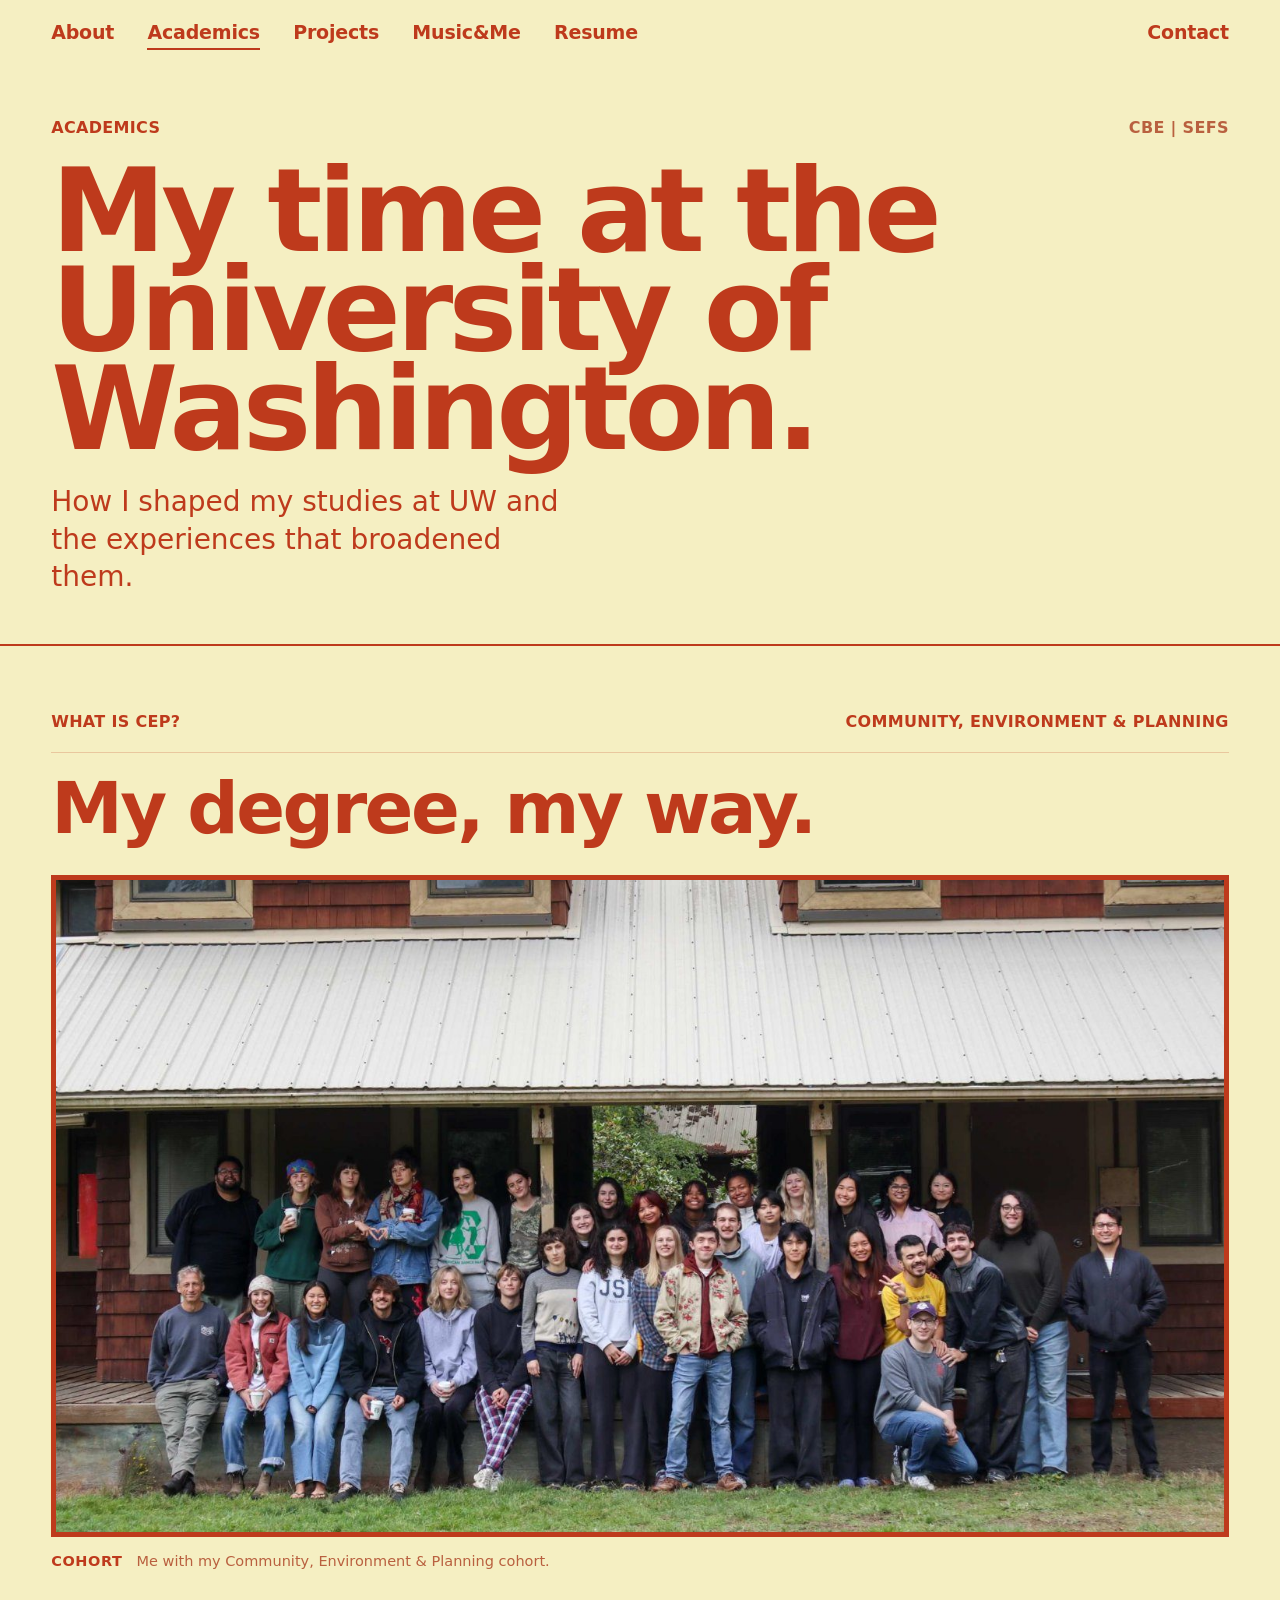
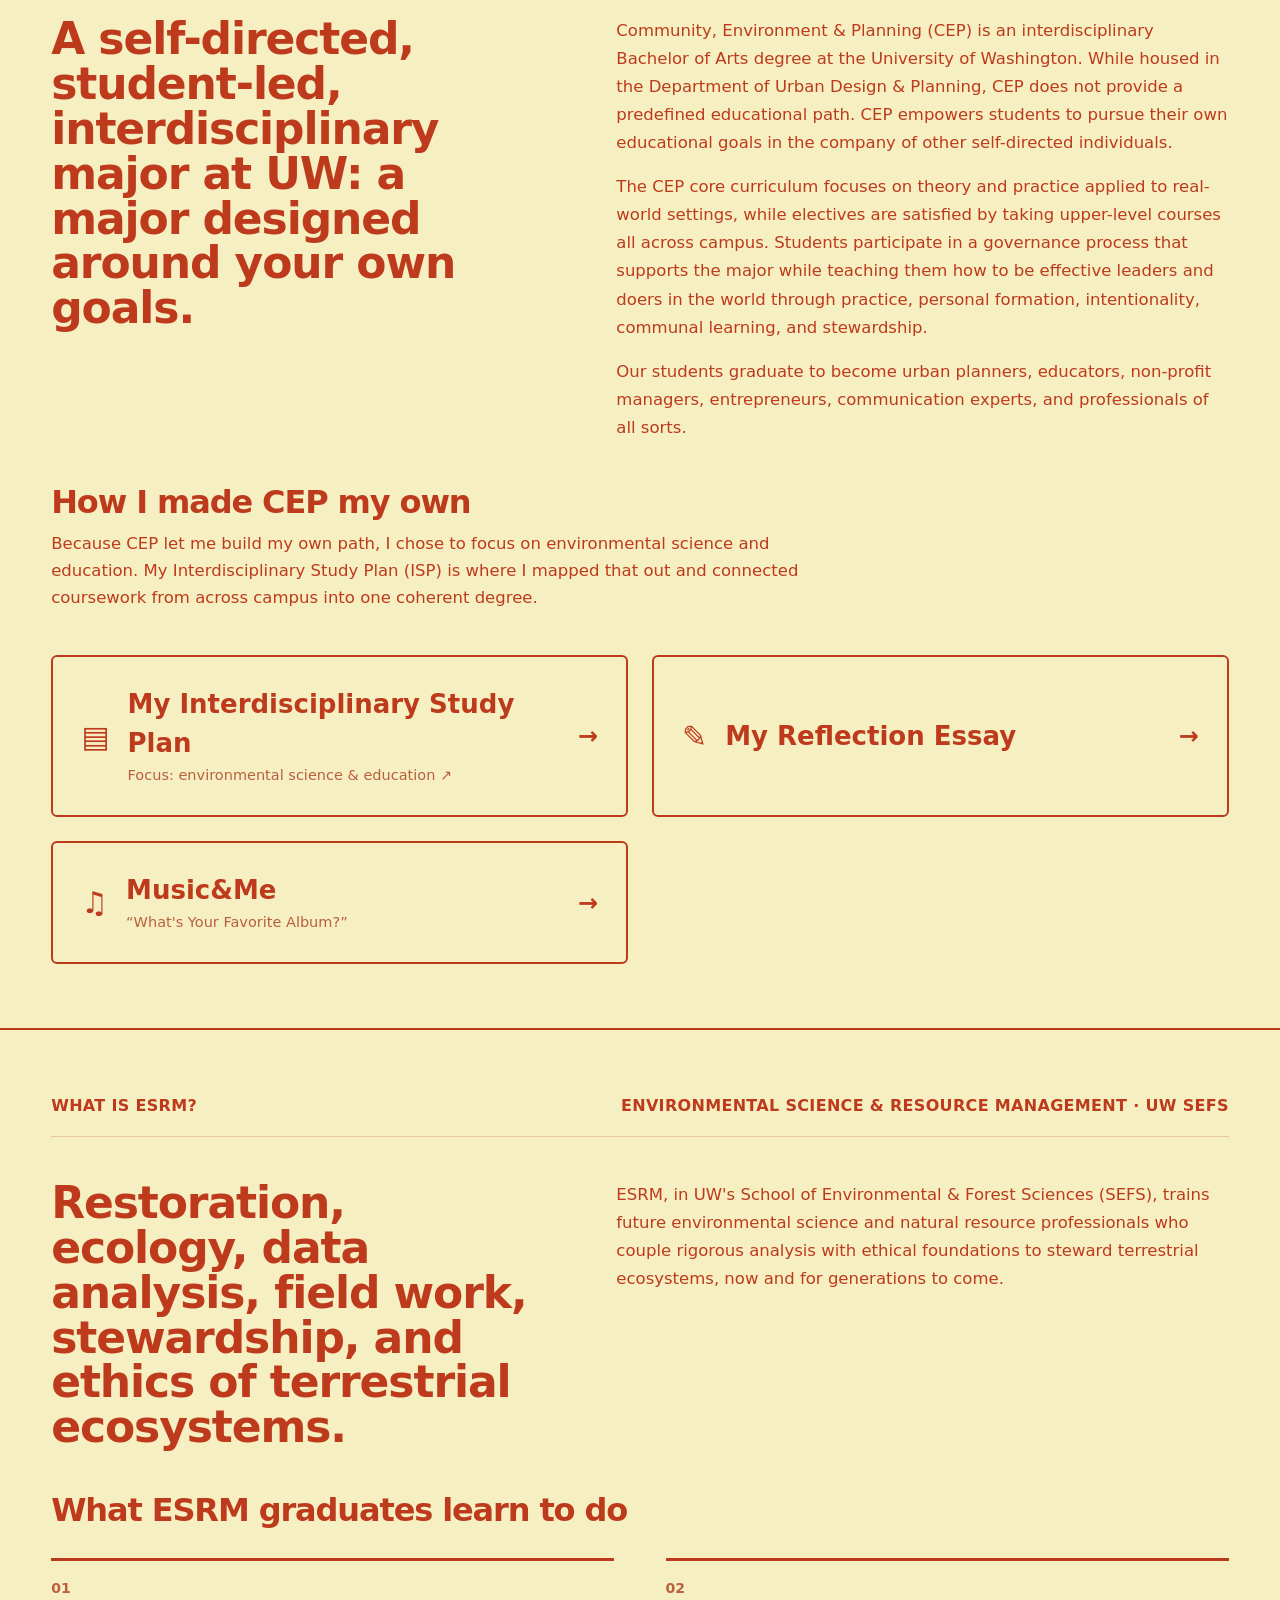
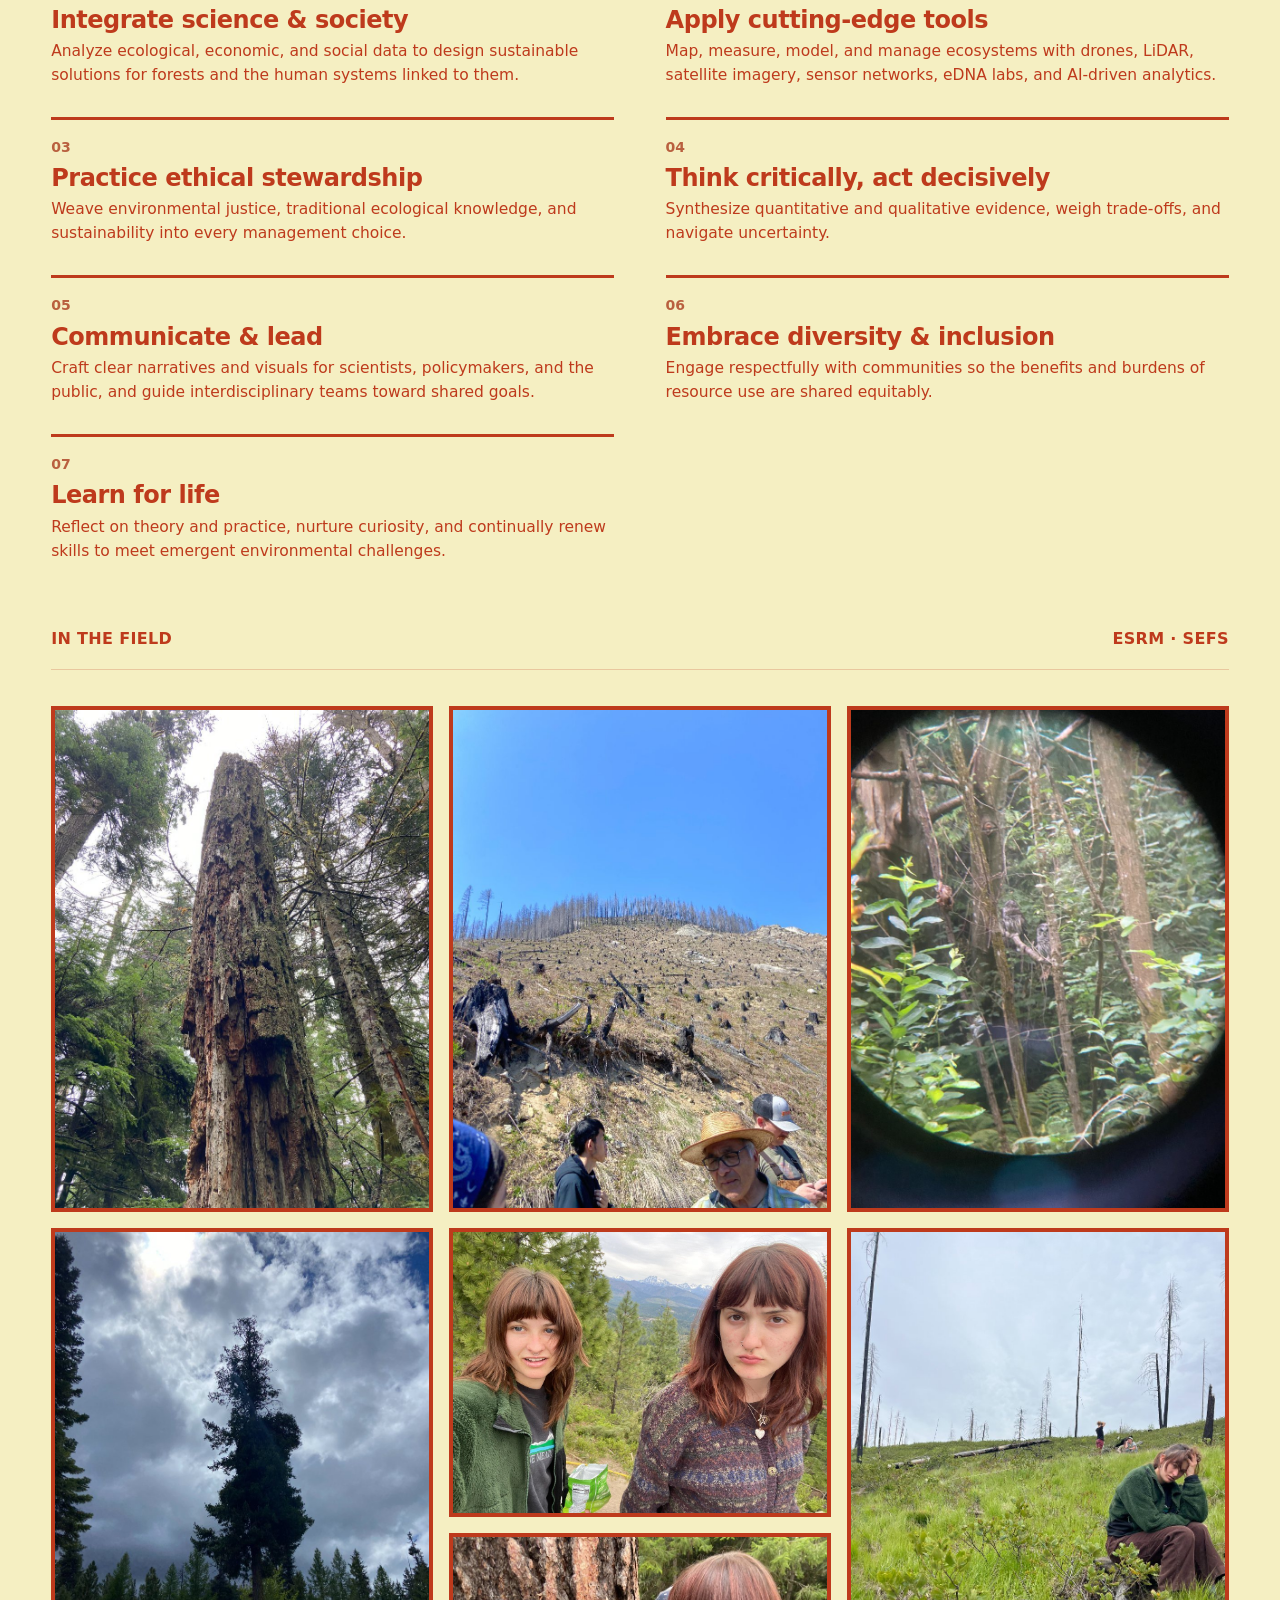
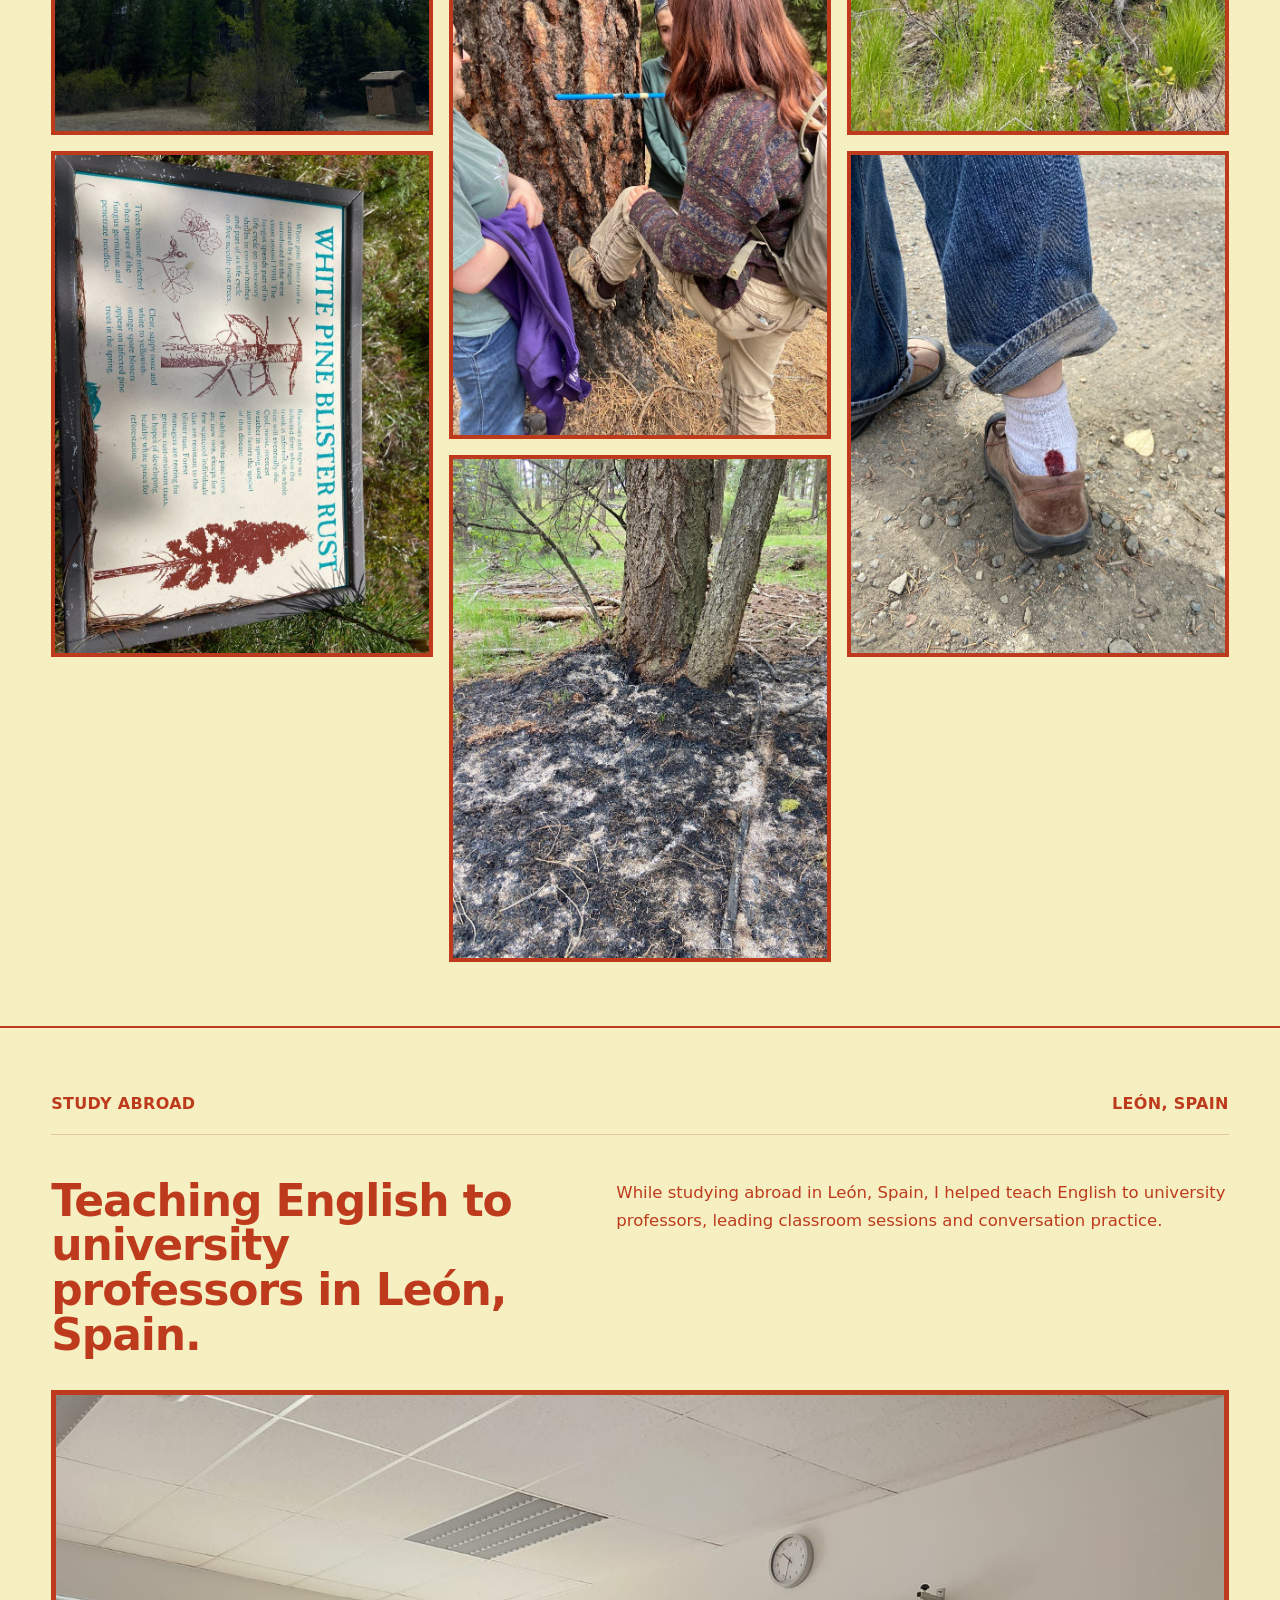
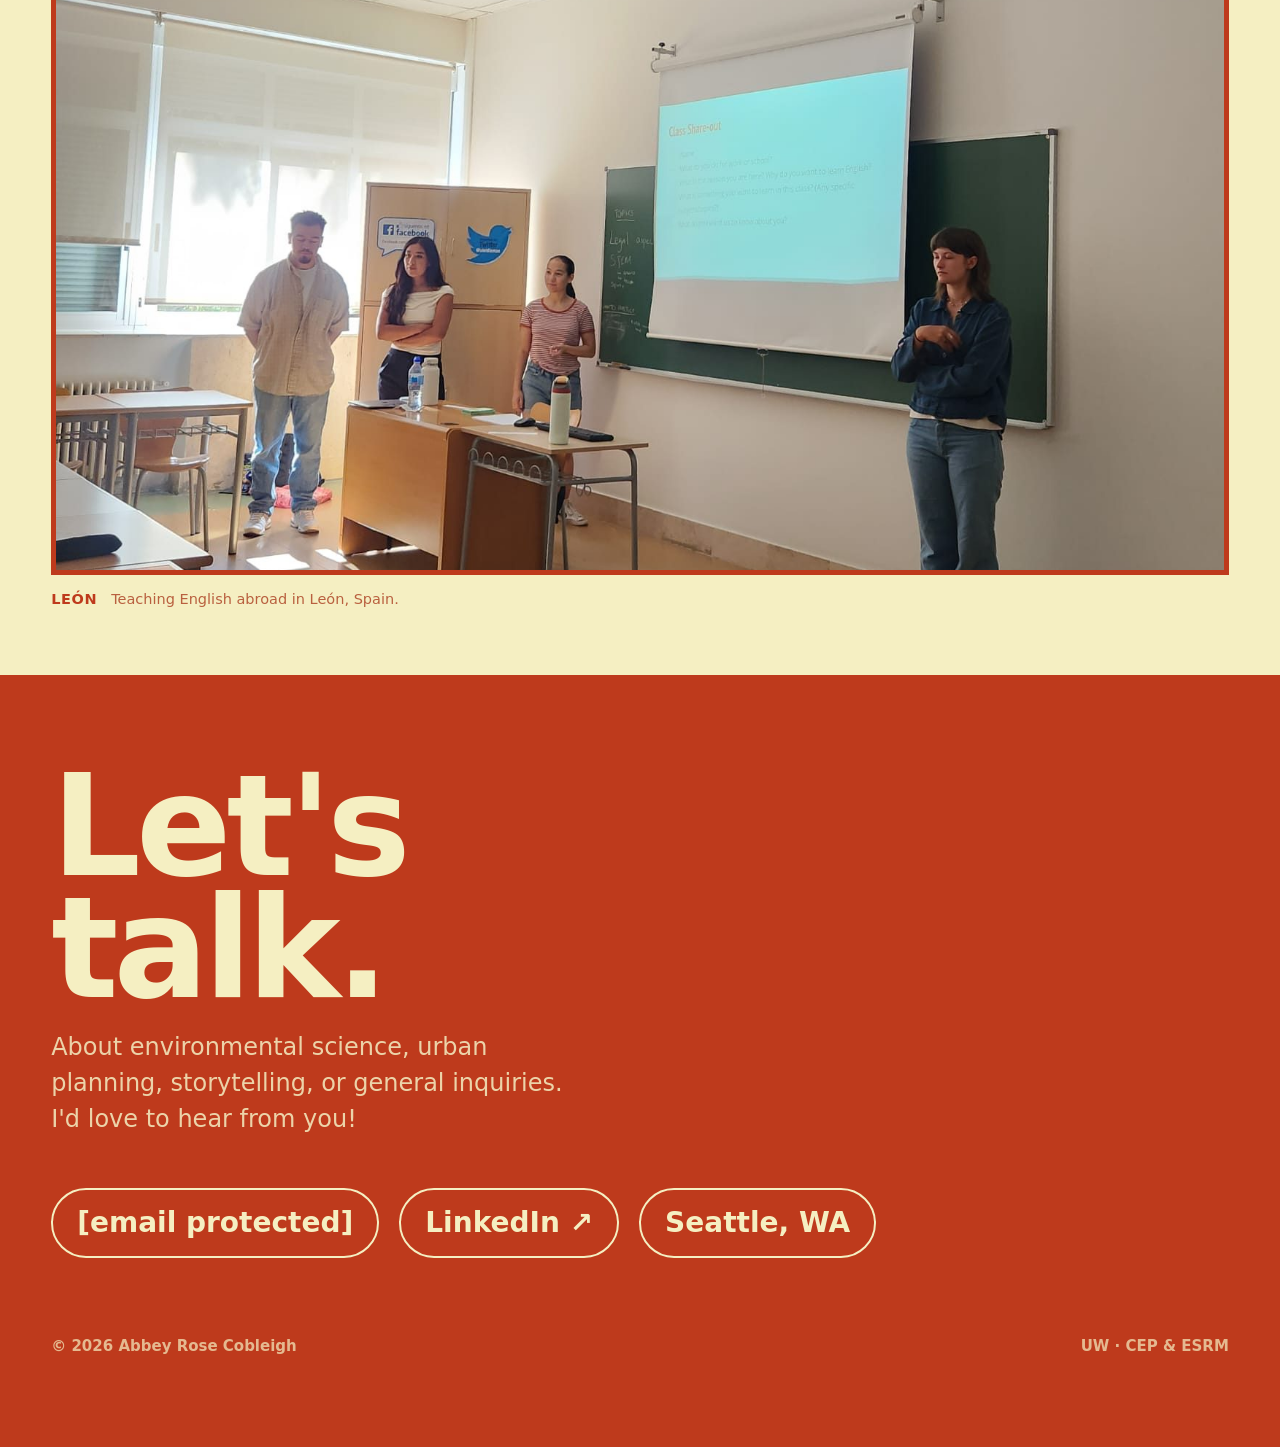
==== commit 3d5d7ae4: "Add files via upload" ====
--- a/academics.html
+++ b/academics.html
@@ -89,6 +89,13 @@
         </span>
         <span class="r-arrow">→</span>
       </a>
+      <a class="resource-card reveal" data-delay="60" href="https://docs.google.com/document/d/1rhgM1ePh6hun-oUSygB_FC0a8fDbYobYlXyJ7pPR10A/edit?usp=sharing" target="_blank" rel="noopener">
+        <span class="r-ico">✎</span>
+        <span>
+          <span class="r-title">My Reflection Essay</span>
+        </span>
+        <span class="r-arrow">→</span>
+      </a>
       <a class="resource-card reveal" data-delay="100" href="album.html">
         <span class="r-ico">♫</span>
         <span>
@@ -174,7 +181,7 @@
     <h2>Let's<br />talk.</h2>
     <p class="contact-intro reveal">About environmental science, urban planning, storytelling, or general inquiries. I'd love to hear from you!</p>
     <div class="contact-links reveal" data-delay="100">
-      <a href="/cdn-cgi/l/email-protection#e2838080879b818d808e878b858aa2858f838b8ecc818d8f"><span class="__cf_email__" data-cfemail="58393a3a3d213b373a343d313f30183f35393134763b3735">[email&#160;protected]</span></a>
+      <a href="/cdn-cgi/l/email-protection#cfaeadadaab6aca0ada3aaa6a8a78fa8a2aea6a3e1aca0a2"><span class="__cf_email__" data-cfemail="bcdddeded9c5dfd3ded0d9d5dbd4fcdbd1ddd5d092dfd3d1">[email&#160;protected]</span></a>
       <a href="https://www.linkedin.com/in/abbey-cobleigh-87673b26b/" target="_blank" rel="noopener">LinkedIn ↗</a>
       <a href="#">Seattle, WA</a>
     </div>
